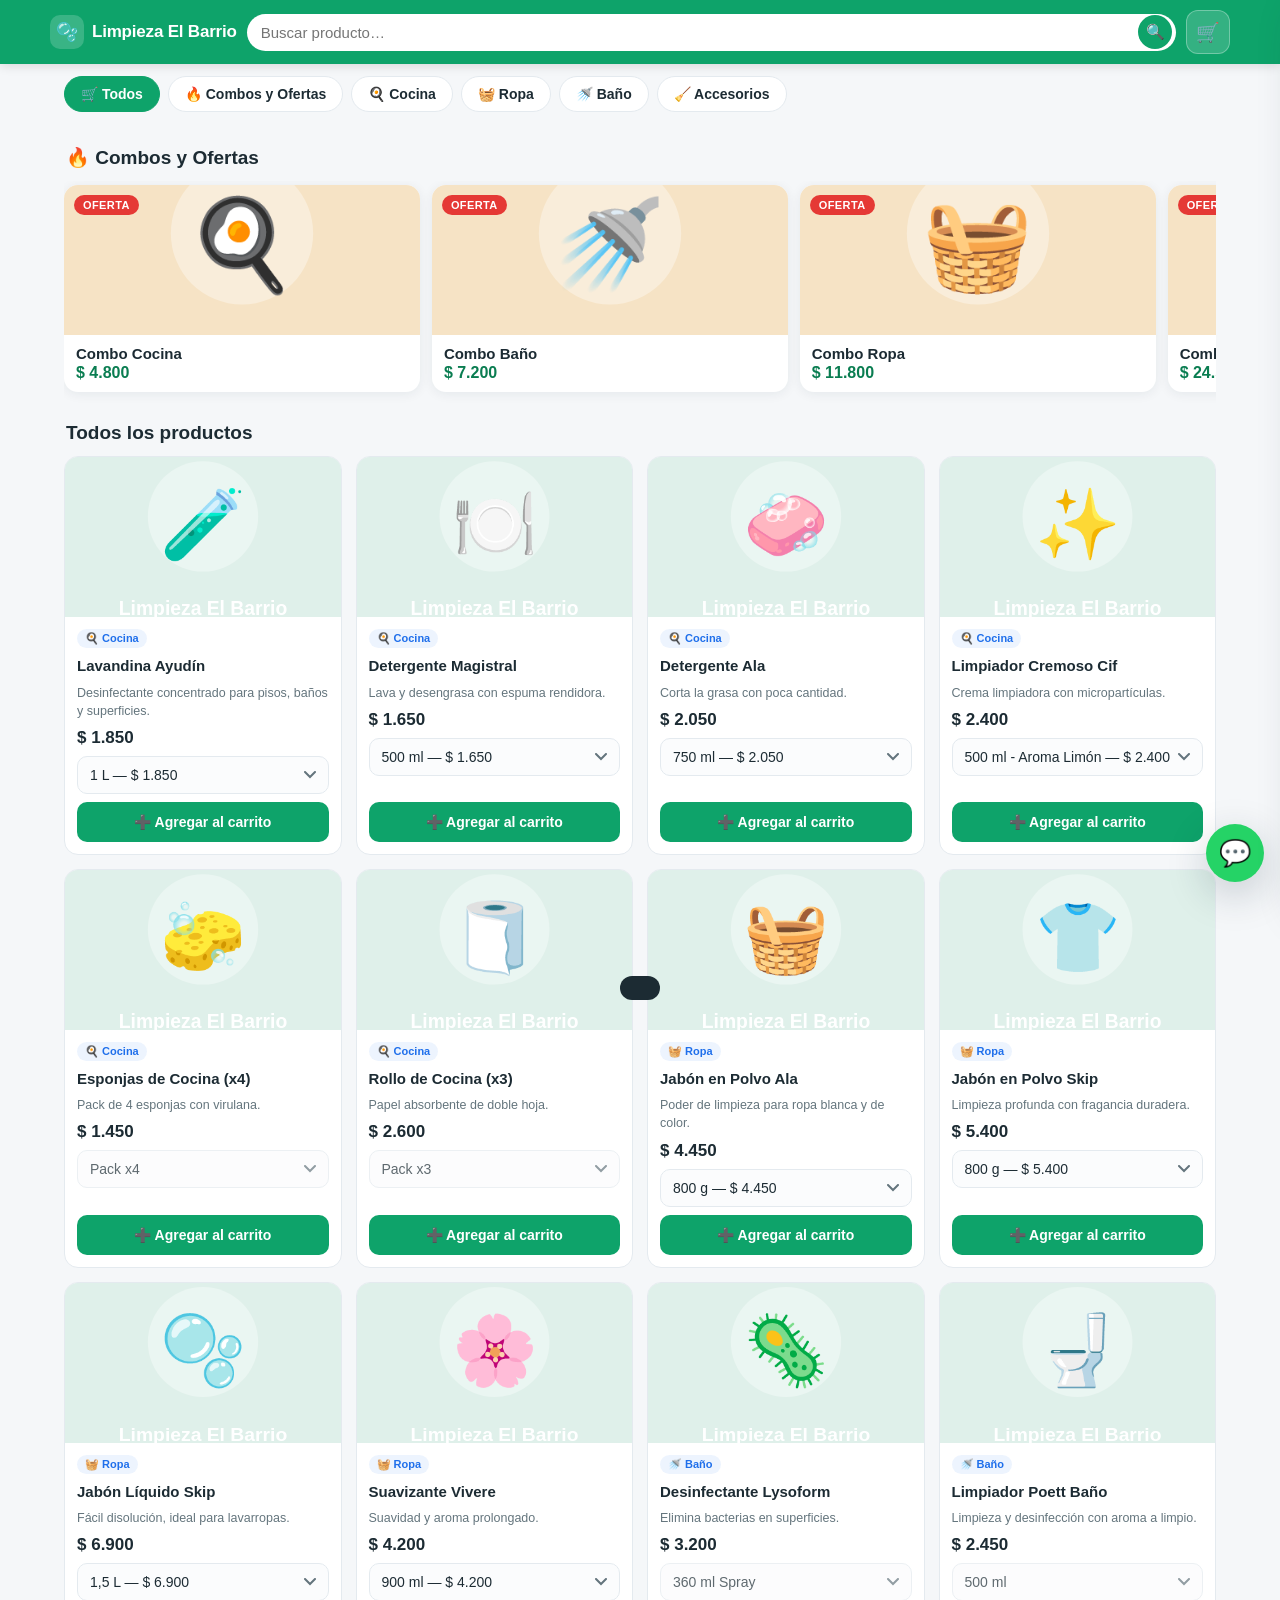
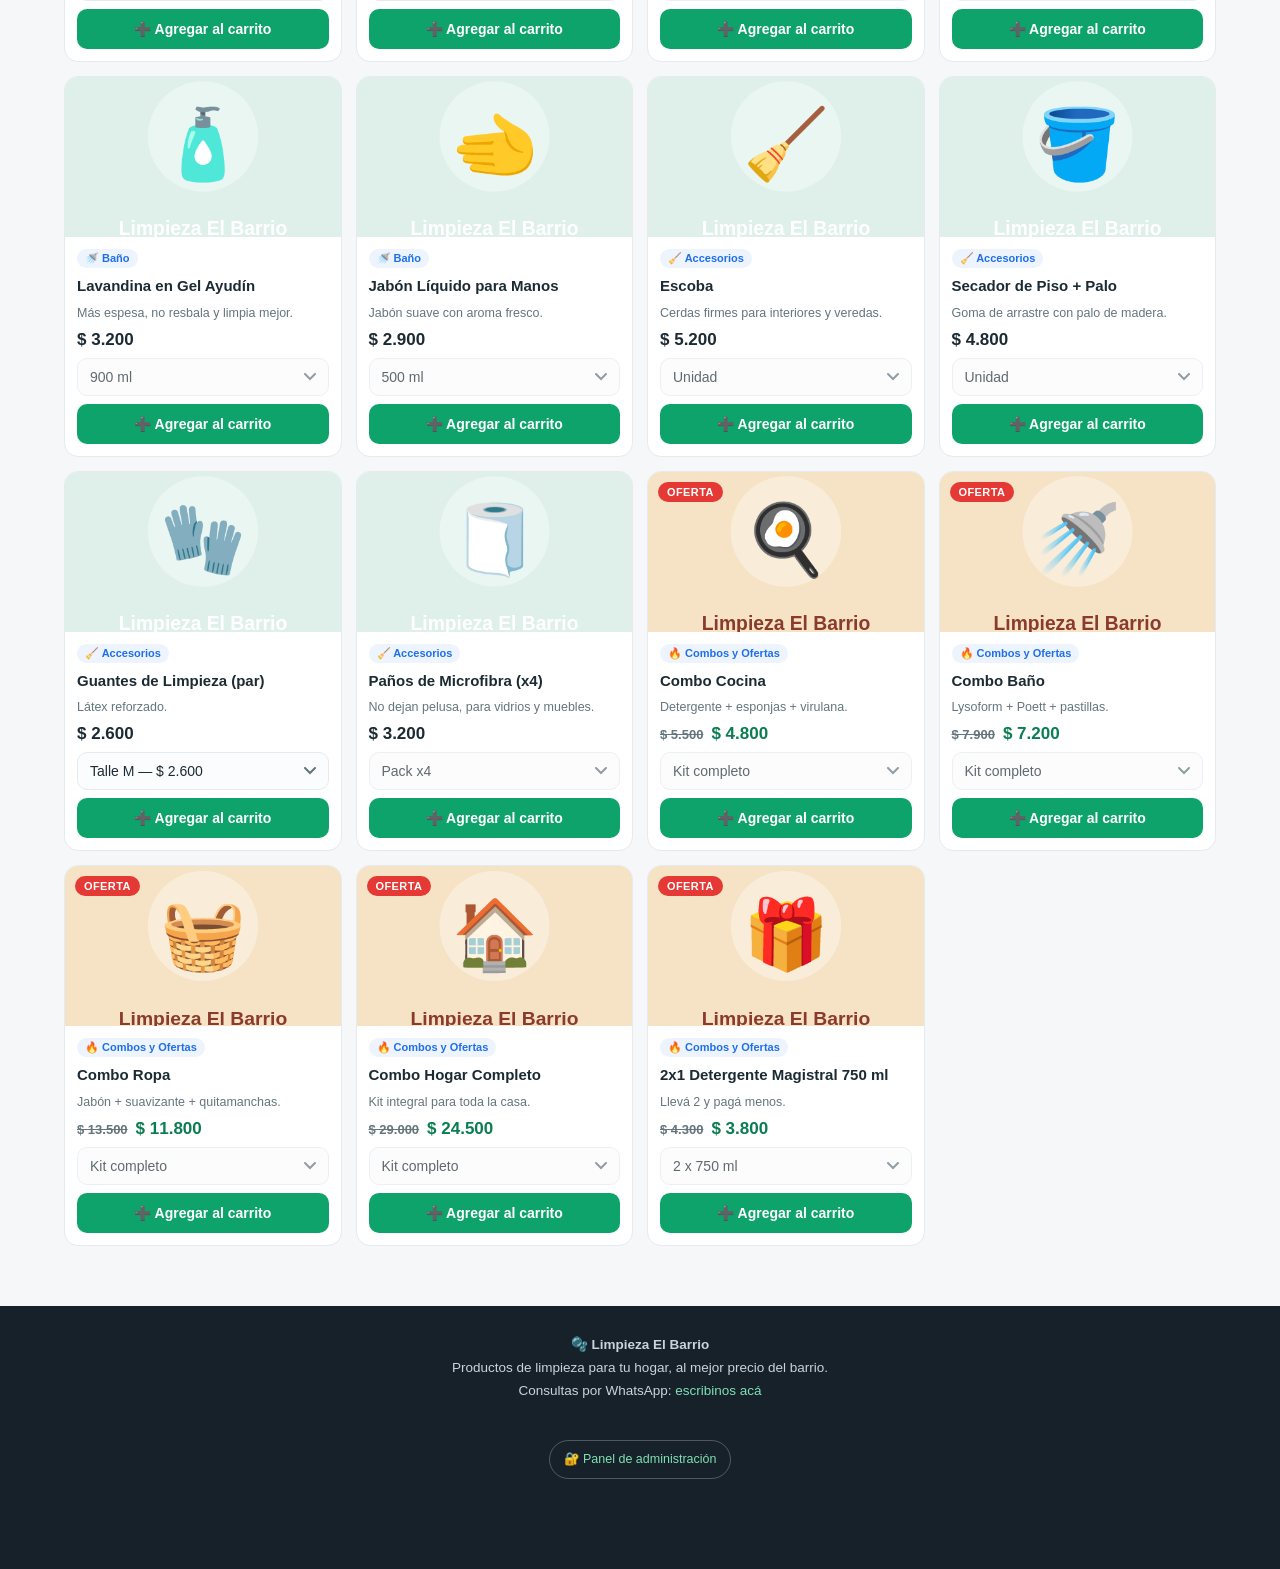
==== limpieza-tienda/limpieza-tienda/backend/src/main/resources/static/index.html @ e96a8376 "Add files via upload" ====
<!DOCTYPE html>
<html lang="es">
<head>
  <meta charset="UTF-8">
  <meta name="viewport" content="width=device-width, initial-scale=1.0">
  <meta name="description" content="Limpieza El Barrio — Armá tu pedido de productos de limpieza y envialo por WhatsApp.">
  <title>Limpieza El Barrio — Productos de limpieza</title>
  <link rel="stylesheet" href="css/styles.css">
  <link rel="icon" href="data:image/svg+xml,<svg xmlns='http://www.w3.org/2000/svg' viewBox='0 0 100 100'><text y='.9em' font-size='90'>🫧</text></svg>">
</head>
<body>

  <!-- ============================= TOPBAR ============================== -->
  <header class="topbar">
    <div class="topbar-row">
      <a class="brand" href="/" aria-label="Ir al inicio">
        <span class="logo">🫧</span>
        <span>Limpieza El Barrio</span>
      </a>
      <div class="search" role="search">
        <input id="searchInput" type="search" placeholder="Buscar producto…"
               autocomplete="off" aria-label="Buscar productos" aria-controls="suggestions">
        <button type="button" aria-label="Buscar">🔍</button>
        <div id="suggestions" class="suggestions" role="listbox"></div>
      </div>
      <button id="cartBtn" class="cart-btn" aria-label="Abrir carrito">
        🛒
        <span id="cartBadge" class="badge" style="display:none">0</span>
      </button>
    </div>
  </header>

  <!-- =========================== CATEGORÍAS ============================ -->
  <nav id="cats" class="cats" aria-label="Categorías"></nav>

  <!-- ============================= BANNER ============================== -->
  <div class="banner-wrap">
    <h2 class="section-title">🔥 Combos y Ofertas</h2>
    <div id="banner" style="display:none">
      <div id="bannerList" class="banner"></div>
    </div>
  </div>

  <!-- ============================ CATÁLOGO ============================= -->
  <main>
    <h2 id="sectionTitle" class="section-title">Todos los productos</h2>
    <div id="productGrid" class="grid"></div>
  </main>

  <!-- ============================== FOOTER ============================= -->
  <footer>
    <strong>🫧 Limpieza El Barrio</strong><br>
    Productos de limpieza para tu hogar, al mejor precio del barrio.<br>
    Consultas por WhatsApp: <a id="footerWhatsapp" href="#" target="_blank" rel="noopener">escribinos acá</a><br><br>
    <a class="admin-link" href="admin.html">🔐 Panel de administración</a>
  </footer>

  <!-- ============================ FABs ================================= -->
  <button id="cartFab" class="fab fab-cart" aria-label="Abrir carrito">
    🛒
    <span id="fabBadge" class="badge" style="display:none">0</span>
  </button>
  <a id="whatsappFab" class="fab fab-whatsapp" href="#" target="_blank" rel="noopener"
     aria-label="Consultar por WhatsApp">💬</a>

  <!-- ========================== CART DRAWER ============================ -->
  <div id="overlay" class="overlay"></div>
  <aside id="cartDrawer" class="drawer" aria-label="Carrito de compras" aria-hidden="true">
    <div class="drawer-head">
      <h2>🛒 Tu pedido</h2>
      <button id="closeDrawer" class="icon-btn" aria-label="Cerrar carrito">✕</button>
    </div>
    <div id="cartItems" class="drawer-body"></div>
    <div class="drawer-foot">
      <div class="total-row">
        <span>Total</span>
        <span id="cartTotal" class="total">$ 0</span>
      </div>
      <button id="goCheckout" class="btn btn-primary">Finalizar pedido →</button>
    </div>
  </aside>

  <!-- ========================= CHECKOUT MODAL ========================== -->
  <div id="checkoutOverlay" class="overlay"></div>
  <div id="checkoutModal" class="modal" role="dialog" aria-modal="true" aria-labelledby="checkoutTitle">
    <div class="modal-card">
      <div class="modal-head">
        <h2 id="checkoutTitle">📋 Confirmá tu pedido</h2>
        <button id="closeCheckout" class="icon-btn" aria-label="Cerrar">✕</button>
      </div>

      <div class="resumen">
        <h4>Resumen del pedido</h4>
        <div id="resumenItems"></div>
        <div class="line grand"><span>Total</span><span id="resumenTotal">$ 0</span></div>
      </div>

      <form id="checkoutForm" novalidate>
        <div class="field">
          <label for="nombre">Nombre completo <span class="req">*</span></label>
          <input id="nombre" type="text" maxlength="120" autocomplete="name" required
                 placeholder="Ej.: María González">
        </div>
        <div class="field">
          <label for="telefono">Teléfono (opcional)</label>
          <input id="telefono" type="tel" maxlength="30" autocomplete="tel" placeholder="261 555 1234">
        </div>

        <div class="field">
          <label>Modalidad de entrega <span class="req">*</span></label>
          <div class="seg">
            <input type="radio" id="retiro" name="modalidad" value="RETIRO_LOCAL" checked>
            <label for="retiro">🏪 Retiro en local</label>
            <input type="radio" id="envio" name="modalidad" value="ENVIO_DOMICILIO">
            <label for="envio">🛵 Envío a domicilio</label>
          </div>
        </div>

        <div id="fieldDireccion" class="field" style="display:none">
          <label for="direccion">Dirección <span class="req">*</span></label>
          <input id="direccion" type="text" maxlength="255" autocomplete="street-address"
                 placeholder="Calle y número">
        </div>

        <div class="field">
          <label for="barrio">Barrio</label>
          <input id="barrio" type="text" maxlength="120" placeholder="Ej.: Centro, Benegas…">
        </div>

        <div class="field">
          <label>Medio de pago <span class="req">*</span></label>
          <div class="seg" style="grid-template-columns:repeat(3,1fr)">
            <input type="radio" id="pagoEfectivo" name="medioPago" value="EFECTIVO" checked>
            <label for="pagoEfectivo">💵 Efectivo</label>
            <input type="radio" id="pagoTransferencia" name="medioPago" value="TRANSFERENCIA">
            <label for="pagoTransferencia">🏦 Transferencia</label>
            <input type="radio" id="pagoMP" name="medioPago" value="MERCADO_PAGO">
            <label for="pagoMP">💳 Mercado Pago</label>
          </div>
        </div>

        <div class="field">
          <label for="notas">Notas (opcional)</label>
          <textarea id="notas" rows="2" maxlength="500" placeholder="Ej.: pedido para retirar mañana a la tarde"></textarea>
        </div>

        <button id="btnEnviar" type="submit" class="btn btn-whatsapp">
          💬 Enviar pedido por WhatsApp
        </button>
      </form>
    </div>
  </div>

  <!-- ============================== TOAST =============================== -->
  <div id="toast" role="status" aria-live="polite"></div>

  <script src="js/api.js"></script>
  <script src="js/demo-data.js"></script>
  <script src="js/app.js"></script>
</body>
</html>
---- limpieza-tienda/limpieza-tienda/backend/src/main/resources/static/css/styles.css ----
/* ============================================================================
   LIMPIEZA EL BARRIO — Estilos de la tienda (mobile-first)
   ========================================================================== */

:root {
  --verde: #0ea36a;
  --verde-osc: #0a7d51;
  --verde-suave: #e7f7f0;
  --azul: #1f6feb;
  --rojo: #e53935;
  --ambar: #f59e0b;
  --ambar-suave: #fdf1dc;
  --bg: #f5f7f9;
  --card: #ffffff;
  --texto: #1c2b33;
  --texto-suave: #64757d;
  --borde: #e4eaef;
  --radio: 14px;
  --sombra: 0 2px 12px rgba(18, 42, 58, .07);
  --sombra-fuerte: 0 12px 40px rgba(18, 42, 58, .22);
}

* { box-sizing: border-box; }

html, body {
  margin: 0;
  padding: 0;
  background: var(--bg);
  color: var(--texto);
  font-family: -apple-system, BlinkMacSystemFont, "Segoe UI", Roboto, "Helvetica Neue", Arial, sans-serif;
  -webkit-font-smoothing: antialiased;
  scroll-behavior: smooth;
}

img { max-width: 100%; display: block; }
button { font-family: inherit; cursor: pointer; }
a { color: inherit; text-decoration: none; }

:focus-visible {
  outline: 3px solid rgba(31, 111, 235, .45);
  outline-offset: 2px;
  border-radius: 6px;
}

/* ============================== TOPBAR =================================== */

.topbar {
  position: sticky;
  top: 0;
  z-index: 50;
  background: var(--verde);
  color: #fff;
  padding: 10px 14px;
  box-shadow: 0 2px 10px rgba(0, 0, 0, .12);
}

.topbar-row {
  display: flex;
  align-items: center;
  gap: 10px;
  max-width: 1180px;
  margin: 0 auto;
}

.brand {
  display: flex;
  align-items: center;
  gap: 8px;
  font-weight: 800;
  font-size: 17px;
  letter-spacing: -.2px;
  white-space: nowrap;
}

.brand .logo {
  width: 34px;
  height: 34px;
  border-radius: 10px;
  background: rgba(255, 255, 255, .18);
  display: grid;
  place-items: center;
  font-size: 18px;
}

.search {
  flex: 1;
  position: relative;
}

.search input {
  width: 100%;
  padding: 10px 40px 10px 14px;
  border: none;
  border-radius: 999px;
  font-size: 15px;
  background: #fff;
  color: var(--texto);
}

.search button {
  position: absolute;
  right: 4px;
  top: 50%;
  transform: translateY(-50%);
  border: none;
  background: var(--verde);
  color: #fff;
  border-radius: 999px;
  width: 34px;
  height: 34px;
  font-size: 15px;
}

/* Sugerencias del buscador */
.suggestions {
  position: absolute;
  top: calc(100% + 6px);
  left: 0;
  right: 0;
  background: #fff;
  border-radius: 12px;
  box-shadow: var(--sombra-fuerte);
  overflow: hidden;
  display: none;
  color: var(--texto);
  max-height: 320px;
  overflow-y: auto;
}

.suggestions.open { display: block; }

.suggestions button {
  position: static;
  transform: none;
  display: flex;
  width: 100%;
  align-items: center;
  gap: 10px;
  background: #fff;
  border: none;
  border-radius: 0;
  padding: 10px 12px;
  text-align: left;
  font-size: 14px;
  border-bottom: 1px solid var(--borde);
}

.suggestions button:hover, .suggestions button:focus { background: var(--verde-suave); }
.suggestions img { width: 34px; height: 34px; border-radius: 8px; object-fit: cover; }
.suggestions .s-name { font-weight: 600; }
.suggestions .s-price { margin-left: auto; color: var(--verde-osc); font-weight: 700; }

.cart-btn {
  position: relative;
  background: rgba(255, 255, 255, .16);
  border: 1px solid rgba(255, 255, 255, .3);
  color: #fff;
  width: 44px;
  height: 44px;
  border-radius: 12px;
  font-size: 19px;
}

.cart-btn .badge {
  position: absolute;
  top: -6px;
  right: -6px;
  background: var(--ambar);
  color: #5b3b00;
  font-size: 11px;
  font-weight: 800;
  min-width: 20px;
  height: 20px;
  border-radius: 10px;
  display: grid;
  place-items: center;
  padding: 0 5px;
}

/* ============================ CATEGORÍAS ================================= */

.cats {
  display: flex;
  gap: 8px;
  overflow-x: auto;
  padding: 12px 14px;
  max-width: 1180px;
  margin: 0 auto;
  scrollbar-width: none;
}

.cats::-webkit-scrollbar { display: none; }

.cat-chip {
  flex: 0 0 auto;
  background: #fff;
  border: 1px solid var(--borde);
  border-radius: 999px;
  padding: 9px 16px;
  font-size: 14px;
  font-weight: 600;
  color: var(--texto);
  transition: all .15s ease;
}

.cat-chip:hover { border-color: var(--verde); color: var(--verde-osc); }

.cat-chip.active {
  background: var(--verde);
  border-color: var(--verde);
  color: #fff;
}

/* ============================== BANNER =================================== */

.banner-wrap { max-width: 1180px; margin: 0 auto; padding: 4px 14px 0; }

.banner {
  display: flex;
  gap: 12px;
  overflow-x: auto;
  padding: 4px 2px 12px;
  scroll-snap-type: x mandatory;
  scrollbar-width: none;
}

.banner::-webkit-scrollbar { display: none; }

.banner-card {
  flex: 0 0 78%;
  max-width: 360px;
  scroll-snap-align: start;
  position: relative;
  border-radius: var(--radio);
  overflow: hidden;
  box-shadow: var(--sombra);
  background: #fff;
  cursor: pointer;
}

@media (min-width: 640px) { .banner-card { flex-basis: 46%; } }
@media (min-width: 980px) { .banner-card { flex-basis: 31%; } }

.banner-card img { width: 100%; height: 150px; object-fit: cover; }
.banner-card .b-body { padding: 10px 12px; }
.banner-card .b-title { font-weight: 700; font-size: 15px; }
.banner-card .b-price { color: var(--verde-osc); font-weight: 800; margin-top: 2px; }

.tag-oferta {
  position: absolute;
  top: 10px;
  left: 10px;
  background: var(--rojo);
  color: #fff;
  font-size: 11px;
  font-weight: 800;
  padding: 4px 9px;
  border-radius: 999px;
  letter-spacing: .4px;
}

/* ============================== GRID ===================================== */

main { max-width: 1180px; margin: 0 auto; padding: 0 14px 120px; }

.section-title {
  font-size: 19px;
  font-weight: 800;
  margin: 18px 2px 12px;
  display: flex;
  align-items: center;
  gap: 8px;
}

.grid {
  display: grid;
  grid-template-columns: repeat(auto-fill, minmax(235px, 1fr));
  gap: 14px;
}

.card {
  background: var(--card);
  border-radius: var(--radio);
  border: 1px solid var(--borde);
  overflow: hidden;
  display: flex;
  flex-direction: column;
  transition: transform .15s ease, box-shadow .15s ease;
}

.card:hover { transform: translateY(-2px); box-shadow: var(--sombra); }

.card .img-wrap { position: relative; }
.card img.prod { width: 100%; height: 160px; object-fit: cover; background: #eef2f5; }

.card .body { padding: 12px; display: flex; flex-direction: column; gap: 8px; flex: 1; }

.card .cat {
  font-size: 11px;
  font-weight: 700;
  color: var(--azul);
  background: rgba(31, 111, 235, .08);
  padding: 3px 8px;
  border-radius: 999px;
  align-self: flex-start;
}

.card h3 { margin: 0; font-size: 15px; line-height: 1.3; }
.card .desc { margin: 0; font-size: 12.5px; color: var(--texto-suave); line-height: 1.45; }

.price-row { display: flex; align-items: baseline; gap: 8px; flex-wrap: wrap; }
.price { font-weight: 800; font-size: 17px; color: var(--texto); }
.price.old { font-size: 13px; color: var(--texto-suave); text-decoration: line-through; font-weight: 600; }
.price.oferta { color: var(--verde-osc); }

.oferta-pill {
  font-size: 10.5px;
  font-weight: 800;
  color: #b42318;
  background: #fdecea;
  padding: 2px 7px;
  border-radius: 999px;
}

.select-wrap select {
  width: 100%;
  padding: 10px 12px;
  border-radius: 10px;
  border: 1px solid var(--borde);
  background: #fbfcfd;
  font-size: 14px;
  color: var(--texto);
  appearance: none;
  background-image: url("data:image/svg+xml;utf8,<svg xmlns='http://www.w3.org/2000/svg' width='12' height='8'><path d='M1 1l5 5 5-5' stroke='%2364757d' stroke-width='2' fill='none' stroke-linecap='round'/></svg>");
  background-repeat: no-repeat;
  background-position: right 12px center;
}

.add-btn {
  margin-top: auto;
  background: var(--verde);
  color: #fff;
  border: none;
  border-radius: 10px;
  padding: 12px;
  font-size: 14px;
  font-weight: 700;
  transition: background .15s ease;
}

.add-btn:hover { background: var(--verde-osc); }
.add-btn:disabled { background: #b9c6ce; cursor: not-allowed; }

.empty-state {
  grid-column: 1 / -1;
  text-align: center;
  color: var(--texto-suave);
  padding: 40px 10px;
  font-size: 15px;
}

.empty-state .big { font-size: 40px; }

/* ============================== FABs ===================================== */

.fab {
  position: fixed;
  bottom: 18px;
  right: 16px;
  z-index: 70;
  width: 58px;
  height: 58px;
  border-radius: 50%;
  border: none;
  display: grid;
  place-items: center;
  font-size: 26px;
  box-shadow: var(--sombra-fuerte);
  color: #fff;
  transition: transform .15s ease;
}

.fab:active { transform: scale(.94); }
.fab-whatsapp { background: #25d366; bottom: 18px; right: 16px; }
.fab-cart { background: var(--azul); bottom: 86px; right: 16px; }

.fab-cart .badge {
  position: absolute;
  top: -4px;
  right: -4px;
  background: var(--rojo);
  color: #fff;
  font-size: 12px;
  font-weight: 800;
  min-width: 22px;
  height: 22px;
  border-radius: 12px;
  display: grid;
  place-items: center;
  padding: 0 5px;
}

/* ============================== CART DRAWER ============================== */

.overlay {
  position: fixed;
  inset: 0;
  background: rgba(10, 22, 30, .45);
  z-index: 80;
  opacity: 0;
  pointer-events: none;
  transition: opacity .2s ease;
}

.overlay.open { opacity: 1; pointer-events: auto; }

.drawer {
  position: fixed;
  top: 0;
  right: 0;
  bottom: 0;
  width: 100%;
  max-width: 420px;
  background: #fff;
  z-index: 90;
  transform: translateX(105%);
  transition: transform .25s ease;
  display: flex;
  flex-direction: column;
  box-shadow: var(--sombra-fuerte);
}

.drawer.open { transform: translateX(0); }

.drawer-head {
  padding: 16px;
  display: flex;
  align-items: center;
  justify-content: space-between;
  border-bottom: 1px solid var(--borde);
}

.drawer-head h2 { margin: 0; font-size: 17px; }
.icon-btn { background: none; border: none; font-size: 22px; color: var(--texto-suave); }

.drawer-body { flex: 1; overflow-y: auto; padding: 12px 16px; }

.cart-item {
  display: flex;
  gap: 12px;
  padding: 12px 0;
  border-bottom: 1px solid var(--borde);
}

.cart-item img { width: 56px; height: 56px; border-radius: 10px; object-fit: cover; }
.cart-item .ci-info { flex: 1; min-width: 0; }
.cart-item .ci-name { font-weight: 700; font-size: 14px; }
.cart-item .ci-var { font-size: 12px; color: var(--texto-suave); }
.cart-item .ci-price { font-weight: 700; color: var(--verde-osc); font-size: 14px; }

.qty { display: inline-flex; align-items: center; gap: 8px; margin-top: 6px; }
.qty button {
  width: 26px; height: 26px; border-radius: 8px;
  border: 1px solid var(--borde); background: #fff; font-size: 16px; line-height: 1;
}
.qty span { min-width: 22px; text-align: center; font-weight: 700; }

.ci-remove { background: none; border: none; color: var(--rojo); font-size: 16px; }

.drawer-foot { padding: 14px 16px; border-top: 1px solid var(--borde); }

.total-row {
  display: flex;
  justify-content: space-between;
  align-items: center;
  font-size: 16px;
  font-weight: 800;
  margin-bottom: 12px;
}

.total-row .total { color: var(--verde-osc); font-size: 20px; }

.btn {
  display: block;
  width: 100%;
  border: none;
  border-radius: 12px;
  padding: 14px;
  font-size: 15px;
  font-weight: 700;
  text-align: center;
  transition: background .15s ease;
}

.btn-primary { background: var(--verde); color: #fff; }
.btn-primary:hover { background: var(--verde-osc); }
.btn-outline { background: #fff; color: var(--verde-osc); border: 1.5px solid var(--verde); }

/* ============================== MODAL ==================================== */

.modal {
  position: fixed;
  inset: 0;
  z-index: 100;
  display: none;
  align-items: flex-end;
  justify-content: center;
}

@media (min-width: 640px) { .modal { align-items: center; } }

.modal.open { display: flex; }

.modal-card {
  background: #fff;
  width: 100%;
  max-width: 560px;
  max-height: 92vh;
  overflow-y: auto;
  border-radius: 18px 18px 0 0;
  padding: 20px 18px;
}

@media (min-width: 640px) { .modal-card { border-radius: 18px; } }

.modal-head { display: flex; justify-content: space-between; align-items: center; margin-bottom: 8px; }
.modal-head h2 { margin: 0; font-size: 19px; }

.field { margin-bottom: 14px; }
.field label { display: block; font-size: 13px; font-weight: 700; margin-bottom: 6px; color: var(--texto); }
.field label .req { color: var(--rojo); }
.field input, .field select, .field textarea {
  width: 100%;
  padding: 12px;
  border-radius: 10px;
  border: 1px solid var(--borde);
  font-size: 15px;
  font-family: inherit;
  background: #fbfcfd;
  color: var(--texto);
}

.field input:focus, .field select:focus, .field textarea:focus {
  border-color: var(--verde);
  outline: none;
}

.seg { display: grid; grid-template-columns: 1fr 1fr; gap: 8px; }
.seg input { position: absolute; opacity: 0; pointer-events: none; }
.seg label {
  display: block;
  text-align: center;
  padding: 11px 6px;
  border-radius: 10px;
  border: 1px solid var(--borde);
  font-size: 13.5px;
  font-weight: 600;
  cursor: pointer;
  background: #fbfcfd;
}
.seg input:checked + label {
  background: var(--verde-suave);
  border-color: var(--verde);
  color: var(--verde-osc);
  font-weight: 800;
}

.resumen {
  background: var(--bg);
  border-radius: 12px;
  padding: 12px 14px;
  margin-bottom: 14px;
}

.resumen h4 { margin: 0 0 8px; font-size: 13px; text-transform: uppercase; letter-spacing: .5px; color: var(--texto-suave); }
.resumen .line { display: flex; justify-content: space-between; font-size: 13.5px; padding: 3px 0; }
.resumen .line.grand { font-weight: 800; font-size: 16px; border-top: 1px dashed var(--borde); margin-top: 6px; padding-top: 8px; }
.resumen .line.grand span:last-child { color: var(--verde-osc); }

.btn-whatsapp {
  background: #25d366;
  color: #fff;
  display: flex;
  align-items: center;
  justify-content: center;
  gap: 8px;
  font-size: 16px;
}

.btn-whatsapp:hover { background: #1fb957; }

/* ============================== TOAST ==================================== */

#toast {
  position: fixed;
  bottom: 20px;
  left: 50%;
  transform: translateX(-50%) translateY(120px);
  background: #1c2b33;
  color: #fff;
  padding: 12px 20px;
  border-radius: 12px;
  font-size: 14px;
  font-weight: 600;
  z-index: 200;
  transition: transform .25s ease;
  max-width: 90vw;
  text-align: center;
}

#toast.show { transform: translateX(-50%) translateY(0); }

/* ============================== FOOTER =================================== */

footer {
  background: #16212a;
  color: #c9d4da;
  padding: 28px 16px 90px;
  font-size: 13.5px;
  line-height: 1.7;
  text-align: center;
}

footer a { color: #7fe0b3; }

footer .admin-link {
  display: inline-block;
  margin-top: 14px;
  padding: 8px 14px;
  border: 1px solid rgba(255, 255, 255, .25);
  border-radius: 999px;
  font-size: 12.5px;
}

/* ============================ RESPONSIVE ================================= */

@media (min-width: 640px) {
  .fab-cart { display: none; } /* en desktop se usa el botón del header */
  main { padding-bottom: 60px; }
}
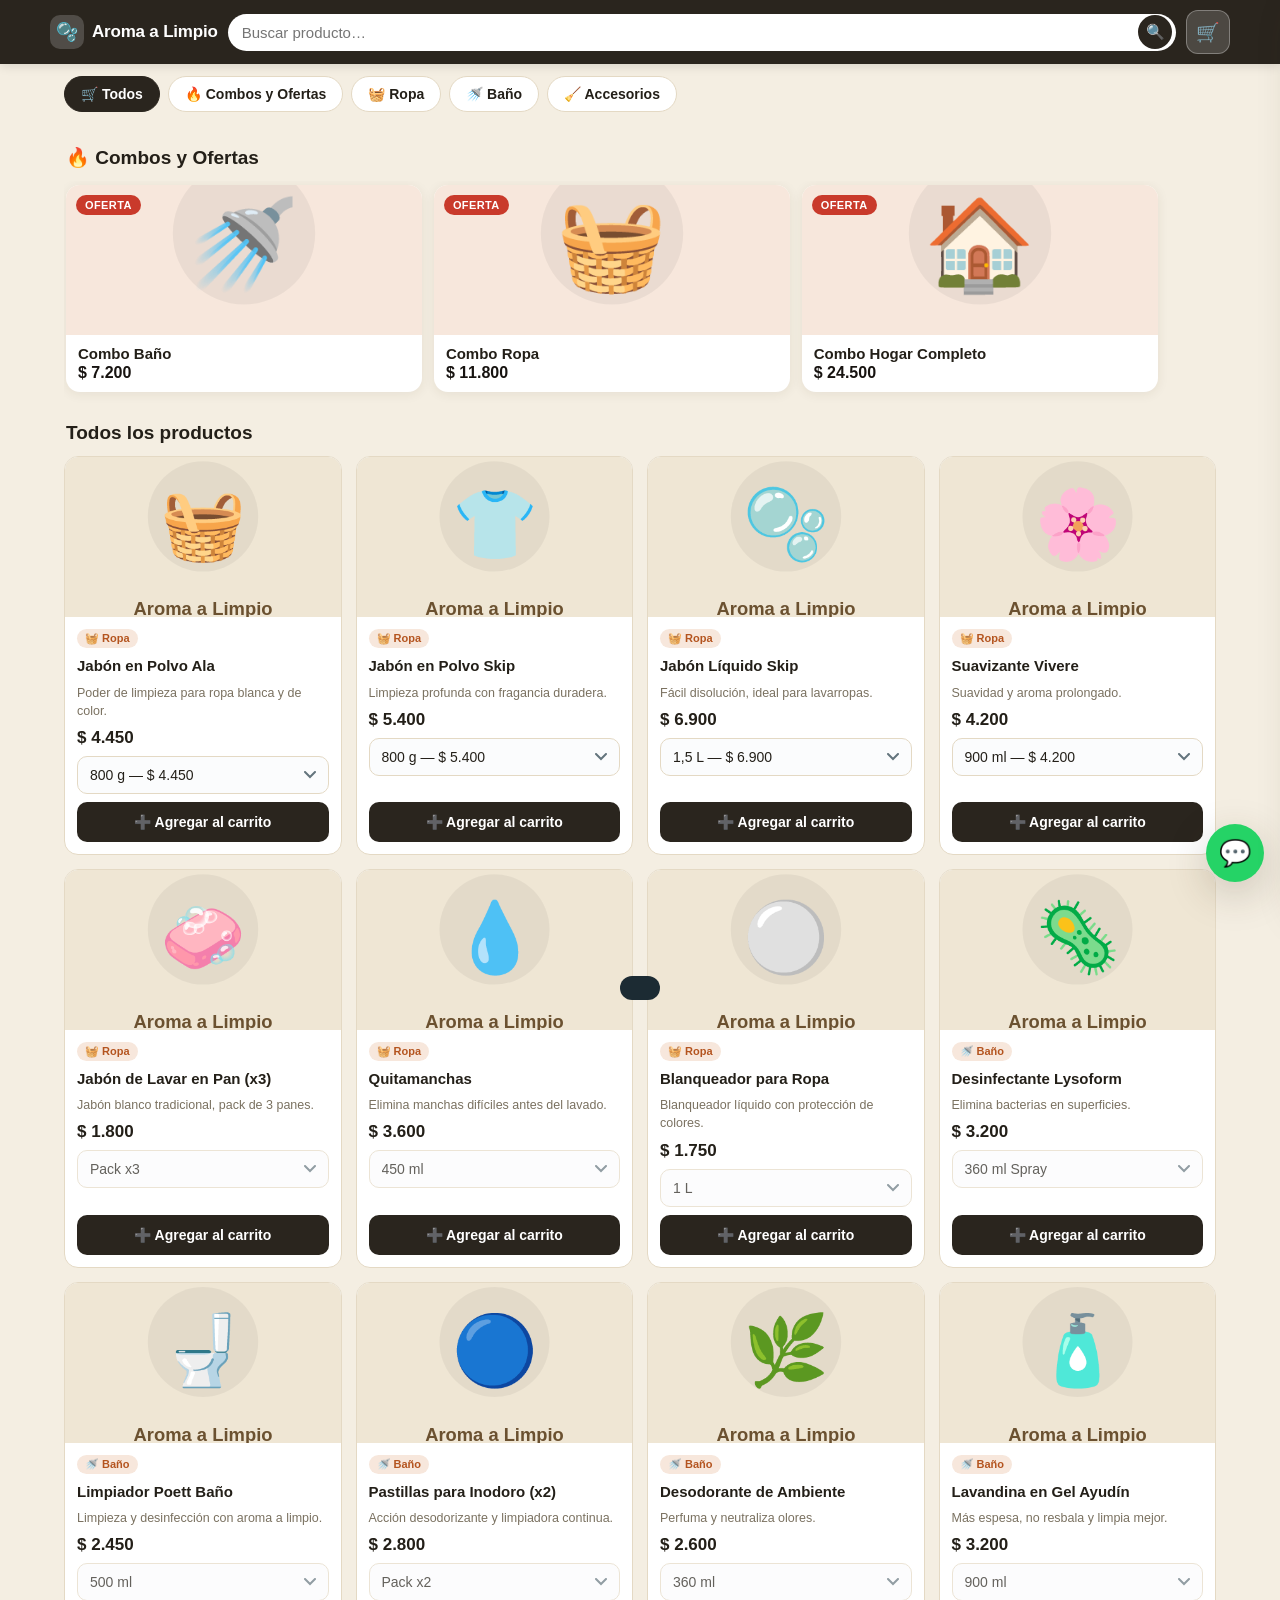
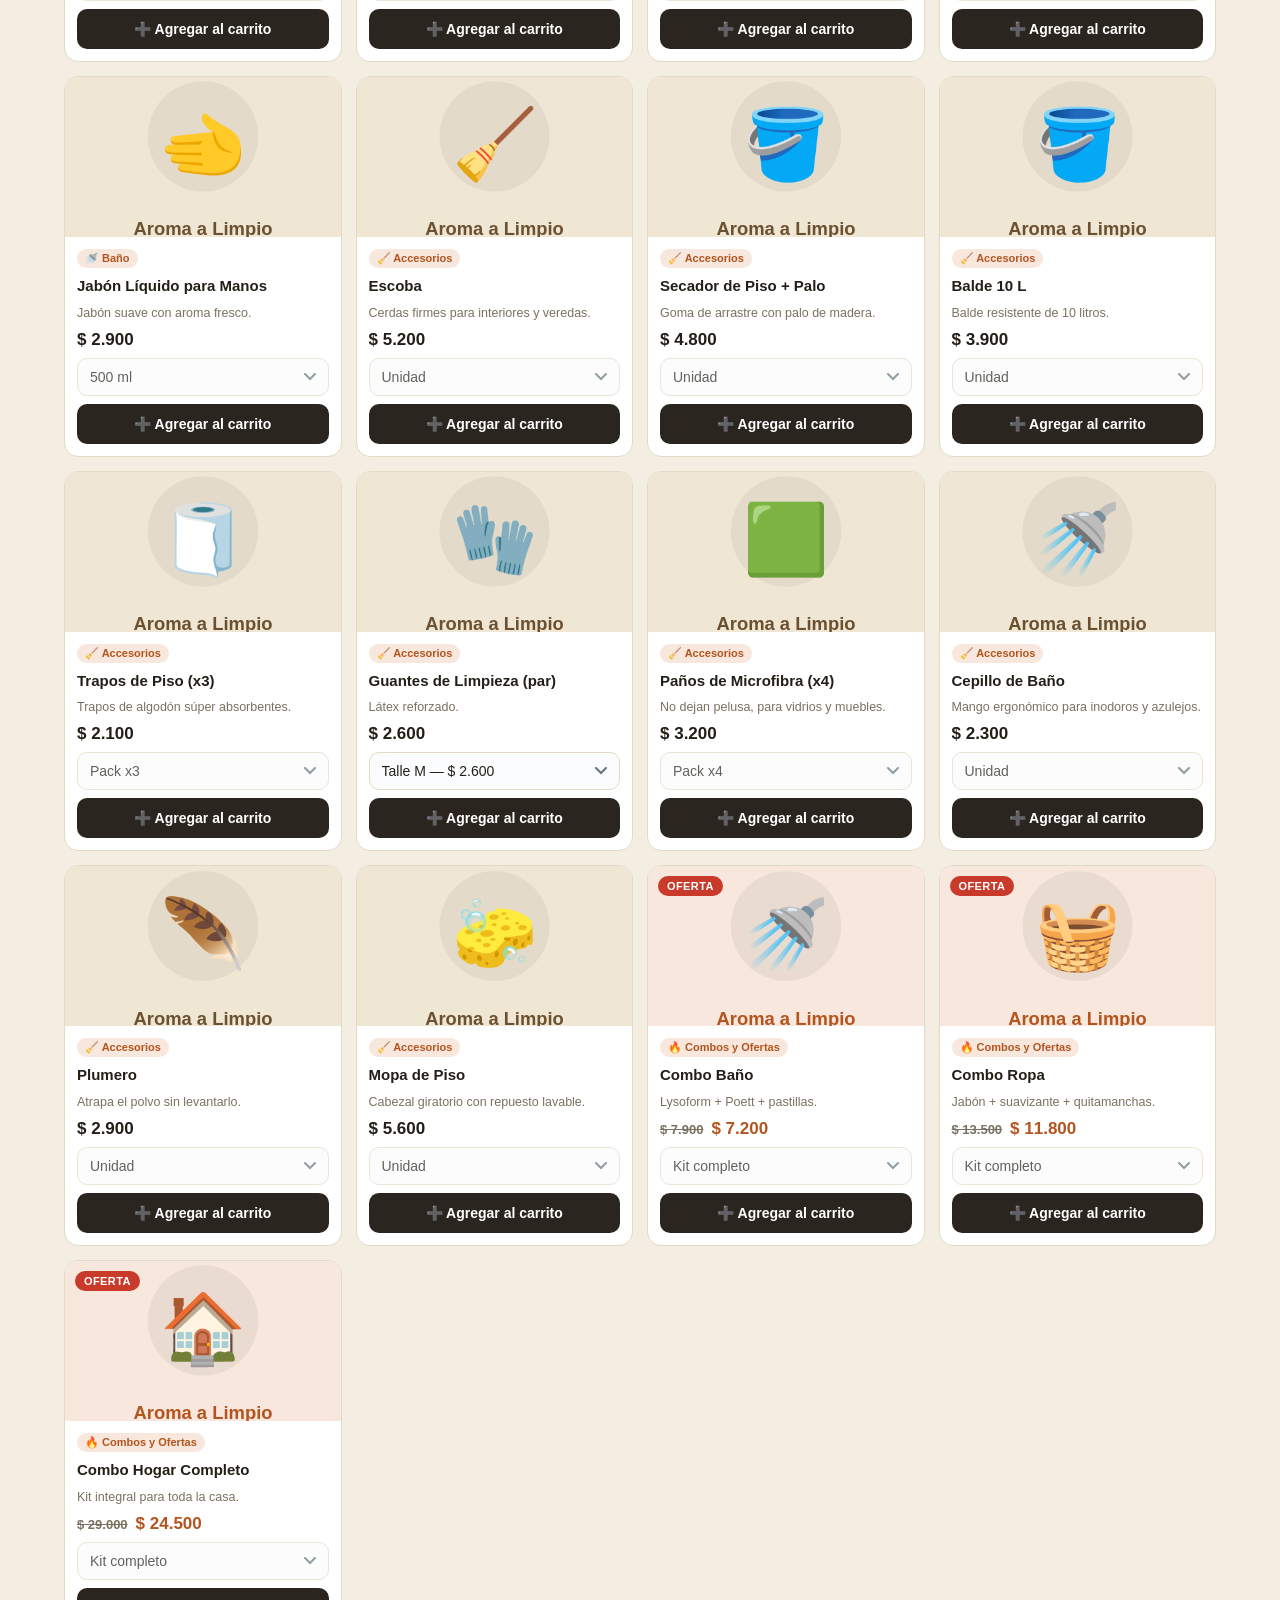
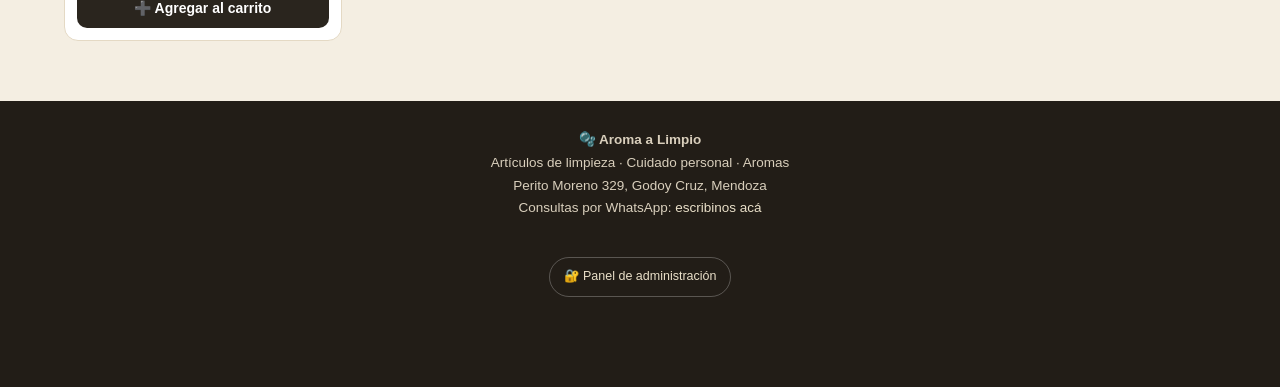
==== commit e14332e9: "Add files via upload" ====
--- a/limpieza-tienda/limpieza-tienda/backend/src/main/resources/static/index.html
+++ b/limpieza-tienda/limpieza-tienda/backend/src/main/resources/static/index.html
@@ -3,8 +3,8 @@
 <head>
   <meta charset="UTF-8">
   <meta name="viewport" content="width=device-width, initial-scale=1.0">
-  <meta name="description" content="Limpieza El Barrio — Armá tu pedido de productos de limpieza y envialo por WhatsApp.">
-  <title>Limpieza El Barrio — Productos de limpieza</title>
+  <meta name="description" content="Aroma a Limpio — Artículos de limpieza, cuidado personal y aromas. Armá tu pedido y envialo por WhatsApp.">
+  <title>Aroma a Limpio — Artículos de limpieza</title>
   <link rel="stylesheet" href="css/styles.css">
   <link rel="icon" href="data:image/svg+xml,<svg xmlns='http://www.w3.org/2000/svg' viewBox='0 0 100 100'><text y='.9em' font-size='90'>🫧</text></svg>">
 </head>
@@ -15,7 +15,7 @@
     <div class="topbar-row">
       <a class="brand" href="/" aria-label="Ir al inicio">
         <span class="logo">🫧</span>
-        <span>Limpieza El Barrio</span>
+        <span>Aroma a Limpio</span>
       </a>
       <div class="search" role="search">
         <input id="searchInput" type="search" placeholder="Buscar producto…"
@@ -49,8 +49,9 @@
 
   <!-- ============================== FOOTER ============================= -->
   <footer>
-    <strong>🫧 Limpieza El Barrio</strong><br>
-    Productos de limpieza para tu hogar, al mejor precio del barrio.<br>
+    <strong>🫧 Aroma a Limpio</strong><br>
+    Artículos de limpieza · Cuidado personal · Aromas<br>
+    Perito Moreno 329, Godoy Cruz, Mendoza<br>
     Consultas por WhatsApp: <a id="footerWhatsapp" href="#" target="_blank" rel="noopener">escribinos acá</a><br><br>
     <a class="admin-link" href="admin.html">🔐 Panel de administración</a>
   </footer>
--- a/limpieza-tienda/limpieza-tienda/backend/src/main/resources/static/css/styles.css
+++ b/limpieza-tienda/limpieza-tienda/backend/src/main/resources/static/css/styles.css
@@ -1,23 +1,26 @@
 /* ============================================================================
-   LIMPIEZA EL BARRIO — Estilos de la tienda (mobile-first)
+   AROMA A LIMPIO — Estilos de la tienda (mobile-first)
    ========================================================================== */
 
 :root {
-  --verde: #0ea36a;
-  --verde-osc: #0a7d51;
-  --verde-suave: #e7f7f0;
+  /* Paleta de marca "Aroma a Limpio" (beige/crema + negro cálido + terracota) */
+  --verde: #2a251e;            /* negro cálido (logo) — header, botones, chips */
+  --verde-osc: #171310;
+  --verde-suave: #efe6d4;      /* crema — fondos suaves */
+  --acento: #b4541f;           /* terracota — ofertas y precios destacados */
+  --acento-suave: #f7e7dc;
   --azul: #1f6feb;
-  --rojo: #e53935;
-  --ambar: #f59e0b;
-  --ambar-suave: #fdf1dc;
-  --bg: #f5f7f9;
+  --rojo: #c93a2b;
+  --ambar: #d98a2b;
+  --ambar-suave: #f7e7dc;
+  --bg: #f4eee2;               /* crema — fondo de página */
   --card: #ffffff;
-  --texto: #1c2b33;
-  --texto-suave: #64757d;
-  --borde: #e4eaef;
+  --texto: #231f18;            /* negro cálido */
+  --texto-suave: #7a7160;
+  --borde: #e4d9c4;            /* arena */
   --radio: 14px;
-  --sombra: 0 2px 12px rgba(18, 42, 58, .07);
-  --sombra-fuerte: 0 12px 40px rgba(18, 42, 58, .22);
+  --sombra: 0 2px 12px rgba(60, 46, 25, .08);
+  --sombra-fuerte: 0 12px 40px rgba(60, 46, 25, .22);
 }
 
 * { box-sizing: border-box; }
@@ -148,7 +151,7 @@
 .suggestions button:hover, .suggestions button:focus { background: var(--verde-suave); }
 .suggestions img { width: 34px; height: 34px; border-radius: 8px; object-fit: cover; }
 .suggestions .s-name { font-weight: 600; }
-.suggestions .s-price { margin-left: auto; color: var(--verde-osc); font-weight: 700; }
+.suggestions .s-price { margin-left: auto; color: var(--acento); font-weight: 700; }
 
 .cart-btn {
   position: relative;
@@ -298,8 +301,8 @@
 .card .cat {
   font-size: 11px;
   font-weight: 700;
-  color: var(--azul);
-  background: rgba(31, 111, 235, .08);
+  color: var(--acento);
+  background: var(--acento-suave);
   padding: 3px 8px;
   border-radius: 999px;
   align-self: flex-start;
@@ -311,13 +314,13 @@
 .price-row { display: flex; align-items: baseline; gap: 8px; flex-wrap: wrap; }
 .price { font-weight: 800; font-size: 17px; color: var(--texto); }
 .price.old { font-size: 13px; color: var(--texto-suave); text-decoration: line-through; font-weight: 600; }
-.price.oferta { color: var(--verde-osc); }
+.price.oferta { color: var(--acento); }
 
 .oferta-pill {
   font-size: 10.5px;
   font-weight: 800;
-  color: #b42318;
-  background: #fdecea;
+  color: #9c4518;
+  background: var(--acento-suave);
   padding: 2px 7px;
   border-radius: 999px;
 }
@@ -382,7 +385,7 @@
 
 .fab:active { transform: scale(.94); }
 .fab-whatsapp { background: #25d366; bottom: 18px; right: 16px; }
-.fab-cart { background: var(--azul); bottom: 86px; right: 16px; }
+.fab-cart { background: var(--verde); bottom: 86px; right: 16px; }
 
 .fab-cart .badge {
   position: absolute;
@@ -456,7 +459,7 @@
 .cart-item .ci-info { flex: 1; min-width: 0; }
 .cart-item .ci-name { font-weight: 700; font-size: 14px; }
 .cart-item .ci-var { font-size: 12px; color: var(--texto-suave); }
-.cart-item .ci-price { font-weight: 700; color: var(--verde-osc); font-size: 14px; }
+.cart-item .ci-price { font-weight: 700; color: var(--acento); font-size: 14px; }
 
 .qty { display: inline-flex; align-items: center; gap: 8px; margin-top: 6px; }
 .qty button {
@@ -478,7 +481,7 @@
   margin-bottom: 12px;
 }
 
-.total-row .total { color: var(--verde-osc); font-size: 20px; }
+.total-row .total { color: var(--acento); font-size: 20px; }
 
 .btn {
   display: block;
@@ -575,7 +578,7 @@
 .resumen h4 { margin: 0 0 8px; font-size: 13px; text-transform: uppercase; letter-spacing: .5px; color: var(--texto-suave); }
 .resumen .line { display: flex; justify-content: space-between; font-size: 13.5px; padding: 3px 0; }
 .resumen .line.grand { font-weight: 800; font-size: 16px; border-top: 1px dashed var(--borde); margin-top: 6px; padding-top: 8px; }
-.resumen .line.grand span:last-child { color: var(--verde-osc); }
+.resumen .line.grand span:last-child { color: var(--acento); }
 
 .btn-whatsapp {
   background: #25d366;
@@ -613,15 +616,15 @@
 /* ============================== FOOTER =================================== */
 
 footer {
-  background: #16212a;
-  color: #c9d4da;
+  background: #221d17;
+  color: #d9cfbc;
   padding: 28px 16px 90px;
   font-size: 13.5px;
   line-height: 1.7;
   text-align: center;
 }
 
-footer a { color: #7fe0b3; }
+footer a { color: #e9dfc8; }
 
 footer .admin-link {
   display: inline-block;
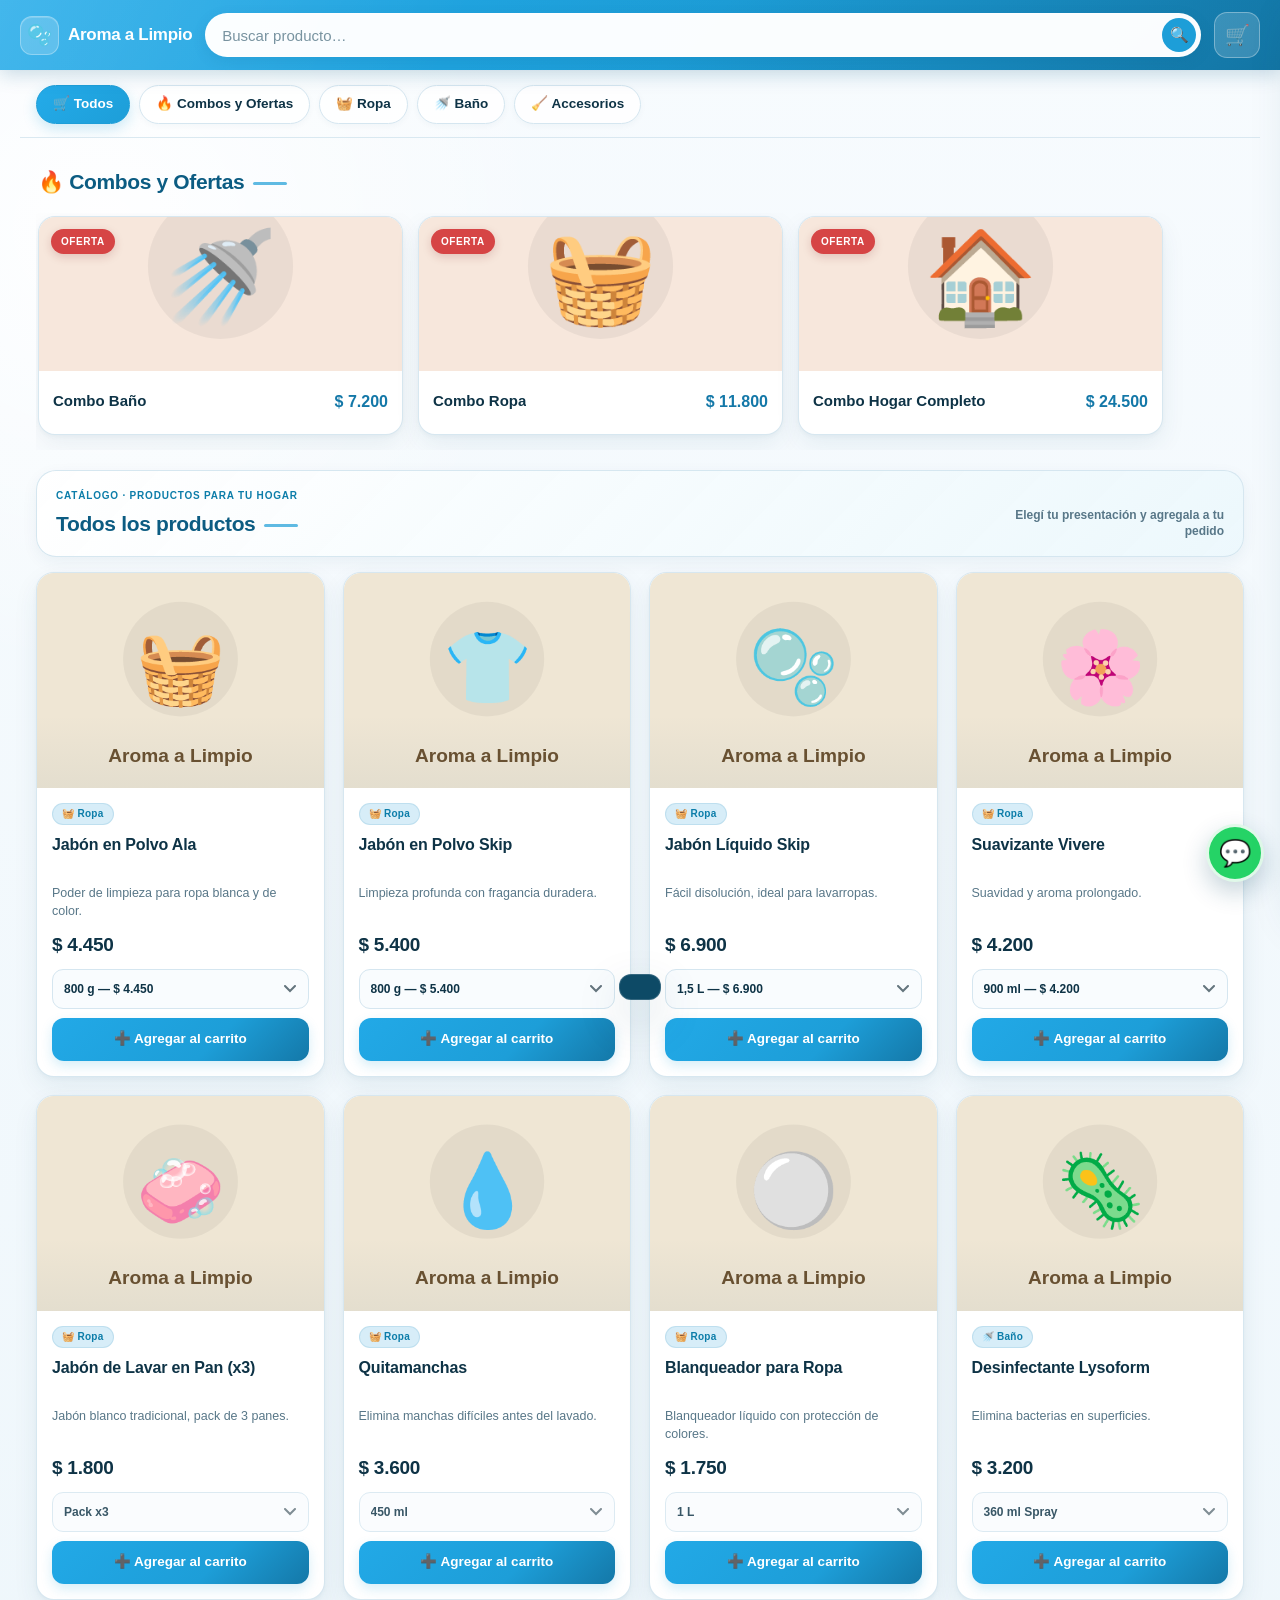
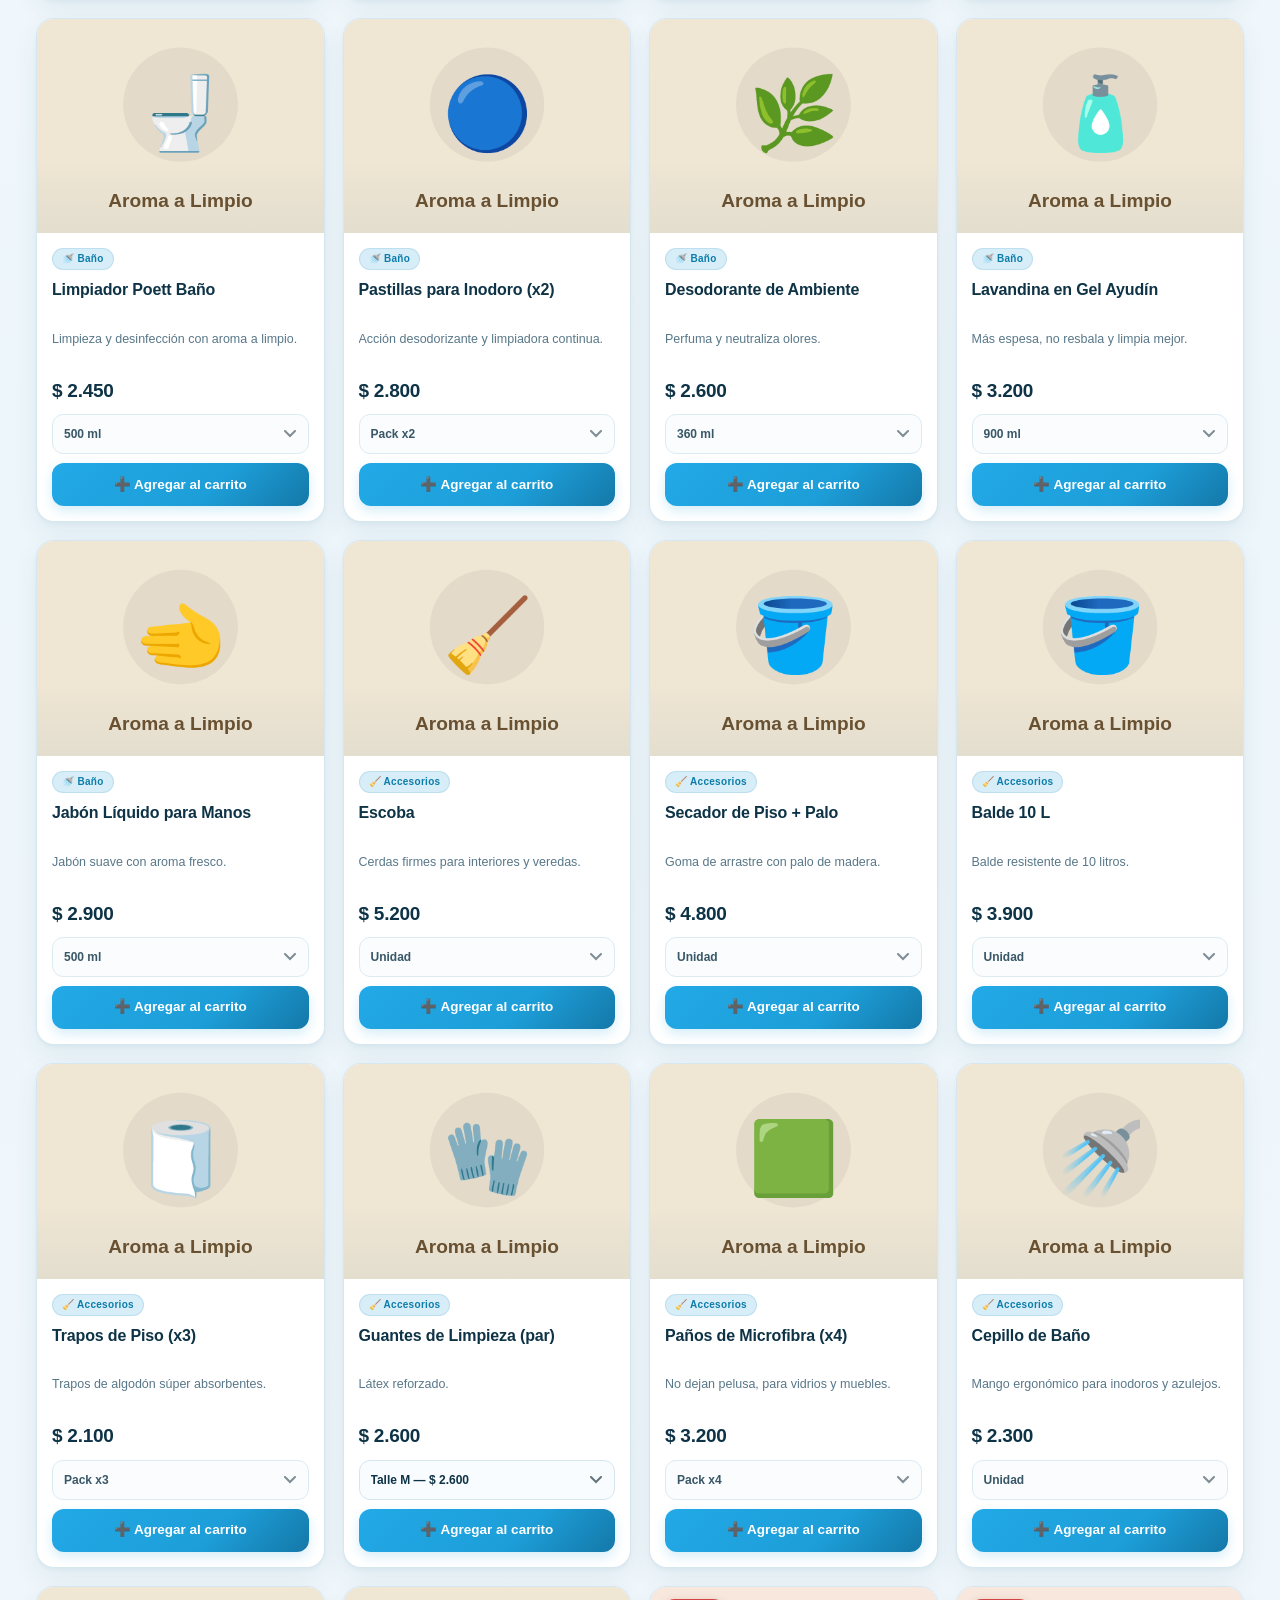
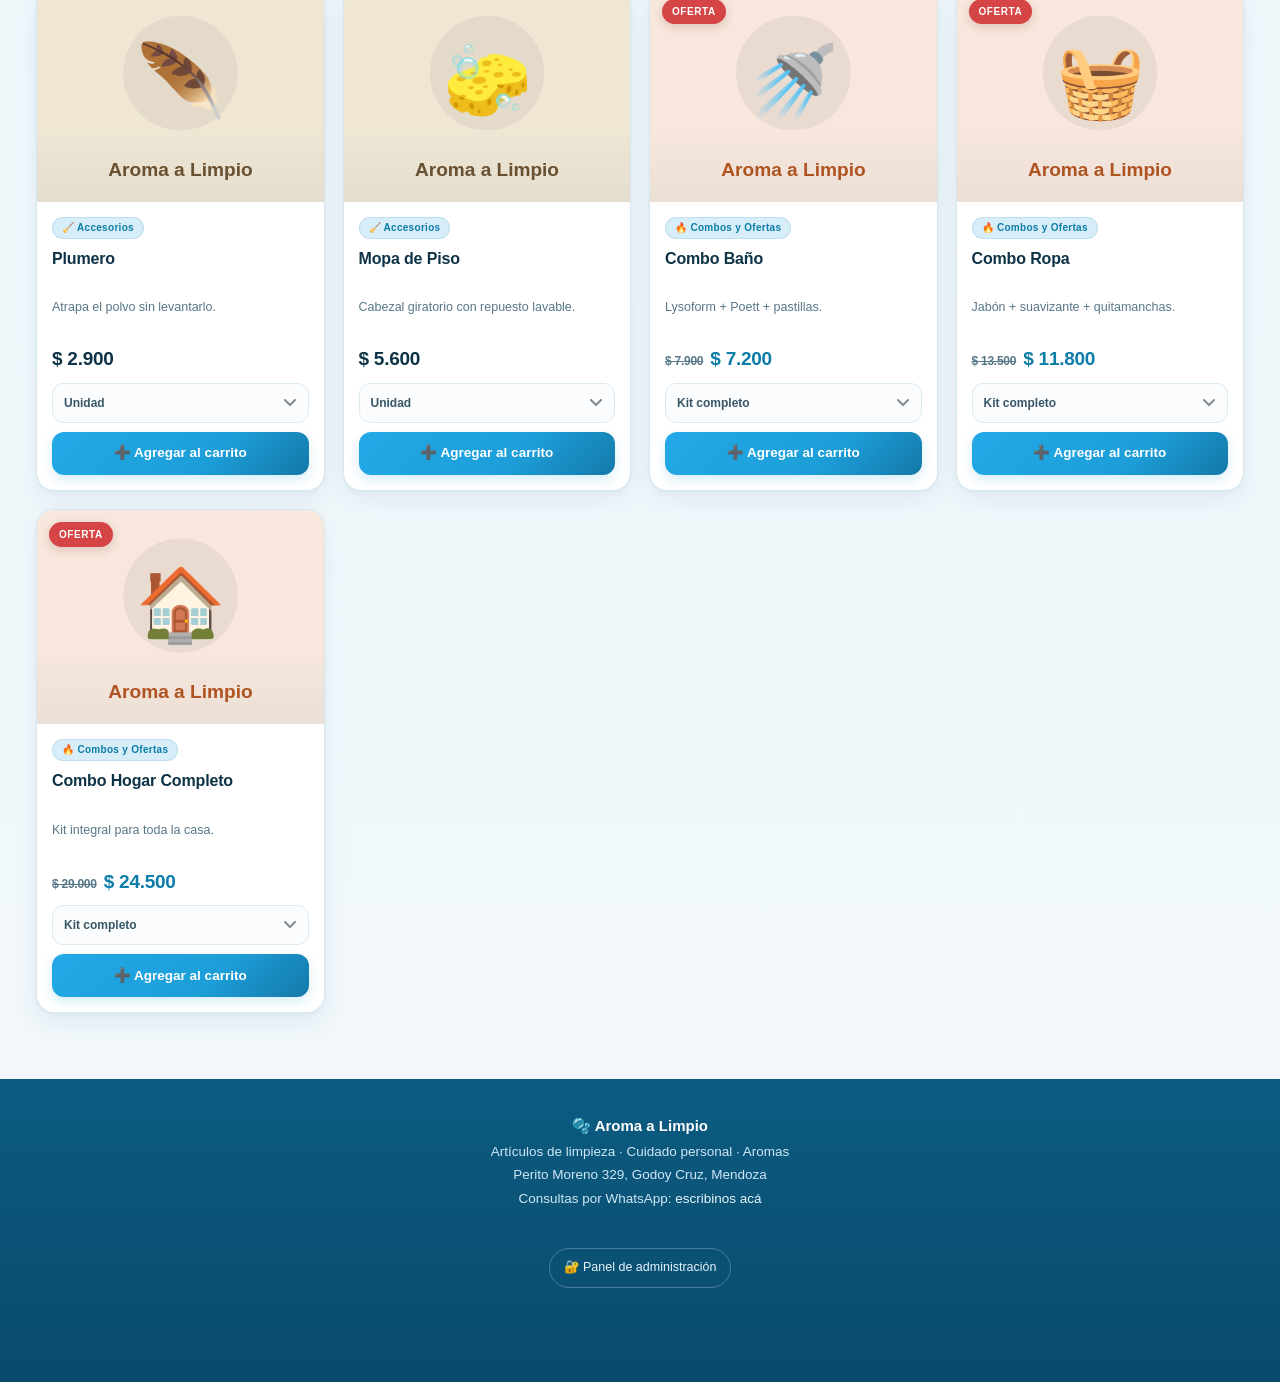
==== commit 589fe289: "Add files via upload" ====
--- a/limpieza-tienda/limpieza-tienda/backend/src/main/resources/static/index.html
+++ b/limpieza-tienda/limpieza-tienda/backend/src/main/resources/static/index.html
@@ -5,7 +5,7 @@
   <meta name="viewport" content="width=device-width, initial-scale=1.0">
   <meta name="description" content="Aroma a Limpio — Artículos de limpieza, cuidado personal y aromas. Armá tu pedido y envialo por WhatsApp.">
   <title>Aroma a Limpio — Artículos de limpieza</title>
-  <link rel="stylesheet" href="css/styles.css">
+  <link rel="stylesheet" href="css/styles.css?v=20260911">
   <link rel="icon" href="data:image/svg+xml,<svg xmlns='http://www.w3.org/2000/svg' viewBox='0 0 100 100'><text y='.9em' font-size='90'>🫧</text></svg>">
 </head>
 <body>
@@ -43,7 +43,13 @@
 
   <!-- ============================ CATÁLOGO ============================= -->
   <main>
-    <h2 id="sectionTitle" class="section-title">Todos los productos</h2>
+    <div class="catalog-heading">
+      <div class="catalog-heading-copy">
+        <span class="catalog-eyebrow">Catálogo · productos para tu hogar</span>
+        <h2 id="sectionTitle" class="section-title">Todos los productos</h2>
+      </div>
+      <span class="catalog-note">Elegí tu presentación y agregala a tu pedido</span>
+    </div>
     <div id="productGrid" class="grid"></div>
   </main>
 
--- a/limpieza-tienda/limpieza-tienda/backend/src/main/resources/static/css/styles.css
+++ b/limpieza-tienda/limpieza-tienda/backend/src/main/resources/static/css/styles.css
@@ -1,48 +1,67 @@
 /* ============================================================================
-   AROMA A LIMPIO — Estilos de la tienda (mobile-first)
+   AROMA A LIMPIO — Estilos de la tienda
+   Capa visual renovada: misma paleta, más jerarquía y una presentación más
+   cuidada para el catálogo. No modifica ninguna interacción de la tienda.
    ========================================================================== */
 
 :root {
-  /* Paleta de marca "Aroma a Limpio" (beige/crema + negro cálido + terracota) */
-  --verde: #2a251e;            /* negro cálido (logo) — header, botones, chips */
-  --verde-osc: #171310;
-  --verde-suave: #efe6d4;      /* crema — fondos suaves */
-  --acento: #b4541f;           /* terracota — ofertas y precios destacados */
-  --acento-suave: #f7e7dc;
-  --azul: #1f6feb;
-  --rojo: #c93a2b;
-  --ambar: #d98a2b;
-  --ambar-suave: #f7e7dc;
-  --bg: #f4eee2;               /* crema — fondo de página */
+  /* Paleta de marca "Aroma a Limpio" (celeste + blanco) */
+  --celeste: #1d9ed8;
+  --celeste-osc: #1478a8;
+  --celeste-profundo: #0c5c82;
+  --celeste-suave: #e3f4fc;
+  --acento: #0c7da9;
+  --acento-suave: #d7edf8;
+  --azul: #1473b3;
+  --rojo: #d64545;
+  --ambar: #f2b632;
+  --ambar-suave: #fbf1d4;
+  --bg: #edf6fb;
   --card: #ffffff;
-  --texto: #231f18;            /* negro cálido */
-  --texto-suave: #7a7160;
-  --borde: #e4d9c4;            /* arena */
-  --radio: 14px;
-  --sombra: 0 2px 12px rgba(60, 46, 25, .08);
-  --sombra-fuerte: 0 12px 40px rgba(60, 46, 25, .22);
+  --texto: #0e3346;
+  --texto-suave: #587788;
+  --borde: #d5e6f0;
+  --radio: 18px;
+  --radio-sm: 11px;
+  --sombra: 0 4px 18px rgba(14, 70, 100, .08);
+  --sombra-fuerte: 0 18px 48px rgba(14, 70, 100, .20);
+  --sombra-card: 0 2px 4px rgba(14, 70, 100, .04), 0 10px 26px rgba(14, 70, 100, .07);
+  --ancho-contenido: 1240px;
 }
 
 * { box-sizing: border-box; }
 
-html, body {
+html {
+  min-width: 320px;
+  scroll-behavior: smooth;
+}
+
+body {
   margin: 0;
   padding: 0;
-  background: var(--bg);
+  min-height: 100vh;
+  background:
+    radial-gradient(circle at 8% 5%, rgba(255, 255, 255, .9), transparent 28rem),
+    linear-gradient(180deg, #f7fbfe 0%, var(--bg) 44%, #f2f8fc 100%);
   color: var(--texto);
   font-family: -apple-system, BlinkMacSystemFont, "Segoe UI", Roboto, "Helvetica Neue", Arial, sans-serif;
+  font-size: 15px;
+  line-height: 1.5;
   -webkit-font-smoothing: antialiased;
-  scroll-behavior: smooth;
+  text-rendering: optimizeLegibility;
 }
 
 img { max-width: 100%; display: block; }
-button { font-family: inherit; cursor: pointer; }
+button, input, select, textarea { font: inherit; }
+button { cursor: pointer; }
 a { color: inherit; text-decoration: none; }
 
+::selection { background: rgba(29, 158, 216, .22); color: var(--celeste-profundo); }
+
 :focus-visible {
-  outline: 3px solid rgba(31, 111, 235, .45);
-  outline-offset: 2px;
-  border-radius: 6px;
+  outline: 3px solid rgba(29, 158, 216, .42);
+  outline-offset: 3px;
+  border-radius: 8px;
 }
 
 /* ============================== TOPBAR =================================== */
@@ -51,144 +70,203 @@
   position: sticky;
   top: 0;
   z-index: 50;
-  background: var(--verde);
+  padding: 12px 16px;
   color: #fff;
-  padding: 10px 14px;
-  box-shadow: 0 2px 10px rgba(0, 0, 0, .12);
+  background: linear-gradient(135deg, #24abe9 0%, var(--celeste) 54%, var(--celeste-osc) 100%);
+  box-shadow: 0 4px 18px rgba(12, 92, 130, .22);
+  isolation: isolate;
+}
+
+.topbar::after {
+  content: "";
+  position: absolute;
+  inset: 0;
+  z-index: -1;
+  pointer-events: none;
+  background: linear-gradient(115deg, rgba(255, 255, 255, .14), transparent 36%, rgba(12, 92, 130, .10));
 }
 
 .topbar-row {
-  display: flex;
+  display: grid;
+  grid-template-columns: auto minmax(0, 1fr) auto;
   align-items: center;
-  gap: 10px;
-  max-width: 1180px;
+  gap: 13px;
+  width: min(100%, var(--ancho-contenido));
   margin: 0 auto;
 }
 
 .brand {
   display: flex;
+  min-width: 0;
   align-items: center;
-  gap: 8px;
+  gap: 9px;
+  color: #fff;
+  font-size: 17px;
   font-weight: 800;
-  font-size: 17px;
-  letter-spacing: -.2px;
+  letter-spacing: -.3px;
   white-space: nowrap;
 }
 
+.brand > span:last-child {
+  overflow: hidden;
+  text-overflow: ellipsis;
+}
+
 .brand .logo {
+  display: grid;
+  flex: 0 0 39px;
+  place-items: center;
+  width: 39px;
+  height: 39px;
+  border: 1px solid rgba(255, 255, 255, .30);
+  border-radius: 12px;
+  background: rgba(255, 255, 255, .18);
+  box-shadow: inset 0 1px 0 rgba(255, 255, 255, .18);
+  font-size: 20px;
+}
+
+.search {
+  position: relative;
+  min-width: 0;
+}
+
+.search input {
+  width: 100%;
+  height: 44px;
+  padding: 0 48px 0 16px;
+  border: 1px solid rgba(255, 255, 255, .65);
+  border-radius: 999px;
+  outline: none;
+  background: rgba(255, 255, 255, .98);
+  color: var(--texto);
+  box-shadow: 0 4px 14px rgba(12, 92, 130, .12);
+  transition: border-color .2s ease, box-shadow .2s ease;
+}
+
+.search input::placeholder { color: #7893a0; }
+.search input:focus {
+  border-color: #fff;
+  box-shadow: 0 0 0 4px rgba(255, 255, 255, .20), 0 5px 16px rgba(12, 92, 130, .16);
+}
+
+.search button {
+  position: absolute;
+  top: 50%;
+  right: 5px;
+  display: grid;
   width: 34px;
   height: 34px;
-  border-radius: 10px;
-  background: rgba(255, 255, 255, .18);
-  display: grid;
   place-items: center;
-  font-size: 18px;
-}
-
-.search {
-  flex: 1;
-  position: relative;
-}
-
-.search input {
-  width: 100%;
-  padding: 10px 40px 10px 14px;
-  border: none;
-  border-radius: 999px;
+  transform: translateY(-50%);
+  border: 0;
+  border-radius: 50%;
+  background: var(--celeste);
+  color: #fff;
   font-size: 15px;
-  background: #fff;
-  color: var(--texto);
-}
-
-.search button {
-  position: absolute;
-  right: 4px;
-  top: 50%;
-  transform: translateY(-50%);
-  border: none;
-  background: var(--verde);
-  color: #fff;
-  border-radius: 999px;
-  width: 34px;
-  height: 34px;
-  font-size: 15px;
+  transition: background .2s ease, transform .2s ease;
+}
+
+.search button:hover {
+  background: var(--celeste-osc);
+  transform: translateY(-50%) scale(1.04);
 }
 
 /* Sugerencias del buscador */
 .suggestions {
   position: absolute;
-  top: calc(100% + 6px);
+  top: calc(100% + 9px);
   left: 0;
   right: 0;
-  background: #fff;
-  border-radius: 12px;
-  box-shadow: var(--sombra-fuerte);
-  overflow: hidden;
   display: none;
-  color: var(--texto);
   max-height: 320px;
   overflow-y: auto;
+  border: 1px solid var(--borde);
+  border-radius: 15px;
+  background: #fff;
+  color: var(--texto);
+  box-shadow: var(--sombra-fuerte);
+  scrollbar-width: thin;
 }
 
 .suggestions.open { display: block; }
 
 .suggestions button {
   position: static;
+  display: flex;
+  width: 100%;
+  min-height: 58px;
+  align-items: center;
+  gap: 11px;
   transform: none;
-  display: flex;
-  width: 100%;
-  align-items: center;
-  gap: 10px;
+  padding: 10px 13px;
+  border: 0;
+  border-bottom: 1px solid var(--borde);
+  border-radius: 0;
   background: #fff;
-  border: none;
-  border-radius: 0;
-  padding: 10px 12px;
+  color: var(--texto);
   text-align: left;
   font-size: 14px;
-  border-bottom: 1px solid var(--borde);
-}
-
-.suggestions button:hover, .suggestions button:focus { background: var(--verde-suave); }
-.suggestions img { width: 34px; height: 34px; border-radius: 8px; object-fit: cover; }
-.suggestions .s-name { font-weight: 600; }
-.suggestions .s-price { margin-left: auto; color: var(--acento); font-weight: 700; }
+}
+
+.suggestions button:last-child { border-bottom: 0; }
+.suggestions button:hover,
+.suggestions button:focus { background: var(--celeste-suave); }
+.suggestions img {
+  width: 38px;
+  height: 38px;
+  flex: 0 0 38px;
+  border-radius: 10px;
+  object-fit: cover;
+}
+.suggestions .s-name { overflow: hidden; font-weight: 650; text-overflow: ellipsis; white-space: nowrap; }
+.suggestions .s-price { margin-left: auto; color: var(--acento); font-weight: 800; white-space: nowrap; }
 
 .cart-btn {
   position: relative;
+  display: grid;
+  width: 46px;
+  height: 46px;
+  place-items: center;
+  border: 1px solid rgba(255, 255, 255, .32);
+  border-radius: 13px;
   background: rgba(255, 255, 255, .16);
-  border: 1px solid rgba(255, 255, 255, .3);
   color: #fff;
-  width: 44px;
-  height: 44px;
-  border-radius: 12px;
-  font-size: 19px;
+  font-size: 20px;
+  transition: background .2s ease, transform .2s ease;
+}
+
+.cart-btn:hover {
+  background: rgba(255, 255, 255, .26);
+  transform: translateY(-1px);
 }
 
 .cart-btn .badge {
   position: absolute;
-  top: -6px;
-  right: -6px;
-  background: var(--ambar);
-  color: #5b3b00;
-  font-size: 11px;
-  font-weight: 800;
-  min-width: 20px;
-  height: 20px;
-  border-radius: 10px;
+  top: -7px;
+  right: -7px;
   display: grid;
+  min-width: 21px;
+  height: 21px;
   place-items: center;
   padding: 0 5px;
+  border: 2px solid var(--celeste);
+  border-radius: 999px;
+  background: #fff;
+  color: var(--celeste-osc);
+  font-size: 11px;
+  font-weight: 850;
 }
 
 /* ============================ CATEGORÍAS ================================= */
 
 .cats {
   display: flex;
-  gap: 8px;
+  width: min(100%, var(--ancho-contenido));
+  gap: 9px;
+  margin: 0 auto;
+  padding: 15px 16px 13px;
   overflow-x: auto;
-  padding: 12px 14px;
-  max-width: 1180px;
-  margin: 0 auto;
+  border-bottom: 1px solid rgba(213, 230, 240, .88);
   scrollbar-width: none;
 }
 
@@ -196,33 +274,45 @@
 
 .cat-chip {
   flex: 0 0 auto;
-  background: #fff;
+  min-height: 39px;
+  padding: 8px 16px;
   border: 1px solid var(--borde);
   border-radius: 999px;
-  padding: 9px 16px;
-  font-size: 14px;
-  font-weight: 600;
+  background: rgba(255, 255, 255, .88);
   color: var(--texto);
-  transition: all .15s ease;
-}
-
-.cat-chip:hover { border-color: var(--verde); color: var(--verde-osc); }
+  box-shadow: 0 2px 6px rgba(14, 70, 100, .04);
+  font-size: 13.5px;
+  font-weight: 700;
+  transition: border-color .2s ease, background .2s ease, color .2s ease, box-shadow .2s ease, transform .2s ease;
+}
+
+.cat-chip:hover {
+  border-color: rgba(29, 158, 216, .65);
+  color: var(--celeste-osc);
+  box-shadow: 0 4px 12px rgba(29, 158, 216, .12);
+  transform: translateY(-1px);
+}
 
 .cat-chip.active {
-  background: var(--verde);
-  border-color: var(--verde);
+  border-color: var(--celeste);
+  background: linear-gradient(135deg, #24abe9, var(--celeste));
   color: #fff;
+  box-shadow: 0 5px 14px rgba(29, 158, 216, .22);
 }
 
 /* ============================== BANNER =================================== */
 
-.banner-wrap { max-width: 1180px; margin: 0 auto; padding: 4px 14px 0; }
+.banner-wrap {
+  width: min(100%, var(--ancho-contenido));
+  margin: 0 auto;
+  padding: 6px 16px 0;
+}
 
 .banner {
   display: flex;
-  gap: 12px;
+  gap: 15px;
+  padding: 3px 2px 15px;
   overflow-x: auto;
-  padding: 4px 2px 12px;
   scroll-snap-type: x mandatory;
   scrollbar-width: none;
 }
@@ -230,177 +320,372 @@
 .banner::-webkit-scrollbar { display: none; }
 
 .banner-card {
-  flex: 0 0 78%;
-  max-width: 360px;
+  position: relative;
+  display: flex;
+  flex: 0 0 min(82%, 365px);
+  flex-direction: column;
+  max-width: 365px;
+  overflow: hidden;
   scroll-snap-align: start;
-  position: relative;
-  border-radius: var(--radio);
+  border: 1px solid rgba(213, 230, 240, .94);
+  border-radius: 17px;
+  background: #fff;
+  box-shadow: var(--sombra-card);
+  cursor: pointer;
+  transition: transform .22s ease, box-shadow .22s ease;
+}
+
+.banner-card:hover {
+  box-shadow: 0 12px 28px rgba(14, 70, 100, .14);
+  transform: translateY(-3px);
+}
+
+@media (min-width: 640px) { .banner-card { flex-basis: calc(50% - 8px); } }
+@media (min-width: 980px) { .banner-card { flex-basis: calc(33.333% - 10px); } }
+
+.banner-card img {
+  width: 100%;
+  height: 154px;
+  object-fit: cover;
+  object-position: center;
+  background: var(--celeste-suave);
+  transition: transform .35s ease;
+}
+
+.banner-card:hover img { transform: scale(1.035); }
+
+.banner-card .b-body {
+  display: flex;
+  min-height: 63px;
+  align-items: center;
+  justify-content: space-between;
+  gap: 12px;
+  padding: 12px 14px 13px;
+}
+
+.banner-card .b-title {
   overflow: hidden;
-  box-shadow: var(--sombra);
-  background: #fff;
-  cursor: pointer;
-}
-
-@media (min-width: 640px) { .banner-card { flex-basis: 46%; } }
-@media (min-width: 980px) { .banner-card { flex-basis: 31%; } }
-
-.banner-card img { width: 100%; height: 150px; object-fit: cover; }
-.banner-card .b-body { padding: 10px 12px; }
-.banner-card .b-title { font-weight: 700; font-size: 15px; }
-.banner-card .b-price { color: var(--verde-osc); font-weight: 800; margin-top: 2px; }
+  font-size: 15px;
+  font-weight: 800;
+  text-overflow: ellipsis;
+  white-space: nowrap;
+}
+
+.banner-card .b-price {
+  flex: 0 0 auto;
+  color: var(--celeste-osc);
+  font-size: 16px;
+  font-weight: 850;
+}
 
 .tag-oferta {
   position: absolute;
-  top: 10px;
-  left: 10px;
+  top: 12px;
+  left: 12px;
+  z-index: 2;
+  padding: 5px 10px;
+  border-radius: 999px;
   background: var(--rojo);
   color: #fff;
-  font-size: 11px;
-  font-weight: 800;
-  padding: 4px 9px;
+  box-shadow: 0 3px 10px rgba(126, 25, 25, .18);
+  font-size: 10px;
+  font-weight: 850;
+  letter-spacing: .55px;
+}
+
+/* ============================== GRID ===================================== */
+
+main {
+  width: min(100%, var(--ancho-contenido));
+  margin: 0 auto;
+  padding: 0 16px 126px;
+}
+
+.section-title {
+  display: flex;
+  align-items: center;
+  gap: 9px;
+  margin: 22px 2px 15px;
+  color: var(--celeste-profundo);
+  font-size: 21px;
+  font-weight: 850;
+  letter-spacing: -.35px;
+}
+
+.section-title::after {
+  content: "";
+  width: 34px;
+  height: 3px;
+  margin-top: 4px;
   border-radius: 999px;
-  letter-spacing: .4px;
-}
-
-/* ============================== GRID ===================================== */
-
-main { max-width: 1180px; margin: 0 auto; padding: 0 14px 120px; }
-
-.section-title {
-  font-size: 19px;
-  font-weight: 800;
-  margin: 18px 2px 12px;
-  display: flex;
-  align-items: center;
-  gap: 8px;
+  background: var(--celeste);
+  opacity: .7;
 }
 
 .grid {
   display: grid;
-  grid-template-columns: repeat(auto-fill, minmax(235px, 1fr));
-  gap: 14px;
+  grid-template-columns: repeat(2, minmax(0, 1fr));
+  gap: 13px;
+}
+
+@media (min-width: 640px) {
+  .grid { grid-template-columns: repeat(auto-fill, minmax(240px, 1fr)); gap: 18px; }
 }
 
 .card {
+  position: relative;
+  display: flex;
+  min-width: 0;
+  height: 100%;
+  flex-direction: column;
+  overflow: hidden;
+  border: 1px solid rgba(213, 230, 240, .95);
+  border-radius: var(--radio);
   background: var(--card);
-  border-radius: var(--radio);
-  border: 1px solid var(--borde);
+  box-shadow: var(--sombra-card);
+  transition: transform .22s ease, box-shadow .22s ease, border-color .22s ease;
+}
+
+.card:hover {
+  border-color: rgba(29, 158, 216, .30);
+  box-shadow: 0 14px 32px rgba(14, 70, 100, .14);
+  transform: translateY(-4px);
+}
+
+.card:focus-within {
+  border-color: rgba(29, 158, 216, .58);
+  box-shadow: 0 0 0 3px rgba(29, 158, 216, .12), var(--sombra-card);
+}
+
+.card .img-wrap {
+  position: relative;
+  aspect-ratio: 4 / 3;
   overflow: hidden;
-  display: flex;
+  background:
+    radial-gradient(circle at 50% 25%, rgba(255, 255, 255, .62), transparent 48%),
+    linear-gradient(135deg, #e5f5fc 0%, #f9fcfe 100%);
+}
+
+.card .img-wrap::after {
+  content: "";
+  position: absolute;
+  right: 0;
+  bottom: 0;
+  left: 0;
+  height: 34%;
+  pointer-events: none;
+  background: linear-gradient(180deg, transparent, rgba(14, 70, 100, .05));
+}
+
+.card img.prod {
+  width: 100%;
+  height: 100%;
+  object-fit: cover;
+  object-position: center;
+  background: #eef7fb;
+  transition: transform .35s ease;
+}
+
+.card:hover img.prod { transform: scale(1.035); }
+
+.card .img-wrap .tag-oferta { top: 12px; left: 12px; }
+
+.card .body {
+  display: flex;
+  flex: 1;
   flex-direction: column;
-  transition: transform .15s ease, box-shadow .15s ease;
-}
-
-.card:hover { transform: translateY(-2px); box-shadow: var(--sombra); }
-
-.card .img-wrap { position: relative; }
-.card img.prod { width: 100%; height: 160px; object-fit: cover; background: #eef2f5; }
-
-.card .body { padding: 12px; display: flex; flex-direction: column; gap: 8px; flex: 1; }
+  gap: 9px;
+  padding: 14px;
+}
 
 .card .cat {
-  font-size: 11px;
-  font-weight: 700;
+  align-self: flex-start;
+  max-width: 100%;
+  overflow: hidden;
+  padding: 4px 9px;
+  border: 1px solid rgba(12, 125, 169, .12);
+  border-radius: 999px;
+  background: var(--acento-suave);
   color: var(--acento);
-  background: var(--acento-suave);
+  font-size: 10px;
+  font-weight: 800;
+  letter-spacing: .3px;
+  line-height: 1.2;
+  text-overflow: ellipsis;
+  white-space: nowrap;
+}
+
+.card h3 {
+  display: -webkit-box;
+  min-height: 2.65em;
+  margin: 0;
+  overflow: hidden;
+  color: var(--texto);
+  font-size: 15px;
+  font-weight: 800;
+  letter-spacing: -.15px;
+  line-height: 1.32;
+  -webkit-box-orient: vertical;
+  -webkit-line-clamp: 2;
+}
+
+.card .desc {
+  display: -webkit-box;
+  min-height: 2.8em;
+  margin: 0;
+  overflow: hidden;
+  color: var(--texto-suave);
+  font-size: 12px;
+  line-height: 1.4;
+  -webkit-box-orient: vertical;
+  -webkit-line-clamp: 2;
+}
+
+.price-row {
+  display: flex;
+  align-items: baseline;
+  gap: 7px;
+  min-height: 28px;
+  padding-top: 2px;
+  flex-wrap: wrap;
+}
+
+.price {
+  color: var(--texto);
+  font-size: 19px;
+  font-variant-numeric: tabular-nums;
+  font-weight: 850;
+  letter-spacing: -.25px;
+}
+
+.price.old {
+  color: var(--texto-suave);
+  font-size: 12px;
+  font-weight: 600;
+  text-decoration: line-through;
+}
+
+.price.oferta { color: var(--acento); }
+
+.oferta-pill {
   padding: 3px 8px;
   border-radius: 999px;
-  align-self: flex-start;
-}
-
-.card h3 { margin: 0; font-size: 15px; line-height: 1.3; }
-.card .desc { margin: 0; font-size: 12.5px; color: var(--texto-suave); line-height: 1.45; }
-
-.price-row { display: flex; align-items: baseline; gap: 8px; flex-wrap: wrap; }
-.price { font-weight: 800; font-size: 17px; color: var(--texto); }
-.price.old { font-size: 13px; color: var(--texto-suave); text-decoration: line-through; font-weight: 600; }
-.price.oferta { color: var(--acento); }
-
-.oferta-pill {
-  font-size: 10.5px;
-  font-weight: 800;
-  color: #9c4518;
   background: var(--acento-suave);
-  padding: 2px 7px;
-  border-radius: 999px;
-}
+  color: #0a6b93;
+  font-size: 10px;
+  font-weight: 850;
+}
+
+.select-wrap { position: relative; margin-top: auto; }
 
 .select-wrap select {
   width: 100%;
-  padding: 10px 12px;
-  border-radius: 10px;
+  min-height: 40px;
+  padding: 8px 34px 8px 11px;
   border: 1px solid var(--borde);
-  background: #fbfcfd;
-  font-size: 14px;
+  border-radius: var(--radio-sm);
+  outline: none;
+  appearance: none;
+  background-color: #f9fcfe;
+  background-image: url("data:image/svg+xml;utf8,<svg xmlns='http://www.w3.org/2000/svg' width='12' height='8'><path d='M1 1l5 5 5-5' stroke='%2364757d' stroke-width='2' fill='none' stroke-linecap='round'/></svg>");
+  background-position: right 12px center;
+  background-repeat: no-repeat;
   color: var(--texto);
-  appearance: none;
-  background-image: url("data:image/svg+xml;utf8,<svg xmlns='http://www.w3.org/2000/svg' width='12' height='8'><path d='M1 1l5 5 5-5' stroke='%2364757d' stroke-width='2' fill='none' stroke-linecap='round'/></svg>");
-  background-repeat: no-repeat;
-  background-position: right 12px center;
-}
+  font-size: 12px;
+  font-weight: 650;
+  transition: border-color .2s ease, box-shadow .2s ease, background-color .2s ease;
+}
+
+.select-wrap select:hover { border-color: rgba(29, 158, 216, .6); }
+.select-wrap select:focus { border-color: var(--celeste); box-shadow: 0 0 0 3px rgba(29, 158, 216, .12); }
+.select-wrap select:disabled { cursor: default; opacity: .82; }
 
 .add-btn {
-  margin-top: auto;
-  background: var(--verde);
+  width: 100%;
+  min-height: 43px;
+  margin-top: 0;
+  padding: 10px 9px;
+  border: 0;
+  border-radius: 12px;
+  background: linear-gradient(135deg, #22a9e7 0%, var(--celeste) 62%, var(--celeste-osc) 100%);
   color: #fff;
-  border: none;
-  border-radius: 10px;
-  padding: 12px;
-  font-size: 14px;
-  font-weight: 700;
-  transition: background .15s ease;
-}
-
-.add-btn:hover { background: var(--verde-osc); }
-.add-btn:disabled { background: #b9c6ce; cursor: not-allowed; }
+  box-shadow: 0 5px 12px rgba(29, 158, 216, .18);
+  font-size: 13px;
+  font-weight: 800;
+  line-height: 1.2;
+  transition: background .2s ease, box-shadow .2s ease, transform .15s ease;
+}
+
+.add-btn:hover {
+  background: linear-gradient(135deg, #1d9ed8 0%, var(--celeste-osc) 100%);
+  box-shadow: 0 7px 16px rgba(20, 120, 168, .26);
+  transform: translateY(-1px);
+}
+
+.add-btn:active { box-shadow: none; transform: translateY(1px); }
+.add-btn:disabled {
+  background: #b9c6ce;
+  box-shadow: none;
+  cursor: not-allowed;
+  transform: none;
+}
 
 .empty-state {
   grid-column: 1 / -1;
+  padding: 56px 16px;
+  border: 1px dashed #b9d6e5;
+  border-radius: var(--radio);
+  background: rgba(255, 255, 255, .60);
+  color: var(--texto-suave);
   text-align: center;
-  color: var(--texto-suave);
-  padding: 40px 10px;
   font-size: 15px;
 }
 
-.empty-state .big { font-size: 40px; }
+.empty-state .big { margin-bottom: 4px; font-size: 42px; }
 
 /* ============================== FABs ===================================== */
 
 .fab {
   position: fixed;
-  bottom: 18px;
   right: 16px;
   z-index: 70;
+  display: grid;
   width: 58px;
   height: 58px;
+  place-items: center;
+  border: 3px solid rgba(255, 255, 255, .86);
   border-radius: 50%;
-  border: none;
-  display: grid;
-  place-items: center;
+  color: #fff;
+  box-shadow: 0 10px 24px rgba(14, 70, 100, .24);
   font-size: 26px;
-  box-shadow: var(--sombra-fuerte);
-  color: #fff;
-  transition: transform .15s ease;
+  transition: transform .2s ease, box-shadow .2s ease;
+}
+
+.fab:hover {
+  box-shadow: 0 13px 28px rgba(14, 70, 100, .30);
+  transform: translateY(-3px);
 }
 
 .fab:active { transform: scale(.94); }
-.fab-whatsapp { background: #25d366; bottom: 18px; right: 16px; }
-.fab-cart { background: var(--verde); bottom: 86px; right: 16px; }
+.fab-whatsapp { bottom: 18px; background: #25d366; }
+.fab-cart { bottom: 86px; background: var(--celeste); }
 
 .fab-cart .badge {
   position: absolute;
   top: -4px;
   right: -4px;
-  background: var(--rojo);
-  color: #fff;
-  font-size: 12px;
-  font-weight: 800;
+  display: grid;
   min-width: 22px;
   height: 22px;
-  border-radius: 12px;
-  display: grid;
   place-items: center;
   padding: 0 5px;
+  border: 2px solid var(--celeste);
+  border-radius: 12px;
+  background: #fff;
+  color: var(--celeste-osc);
+  box-shadow: 0 1px 5px rgba(12, 92, 130, .3);
+  font-size: 12px;
+  font-weight: 850;
 }
 
 /* ============================== CART DRAWER ============================== */
@@ -408,11 +693,12 @@
 .overlay {
   position: fixed;
   inset: 0;
-  background: rgba(10, 22, 30, .45);
   z-index: 80;
+  background: rgba(10, 38, 52, .48);
   opacity: 0;
   pointer-events: none;
-  transition: opacity .2s ease;
+  transition: opacity .24s ease;
+  backdrop-filter: blur(2px);
 }
 
 .overlay.open { opacity: 1; pointer-events: auto; }
@@ -422,82 +708,132 @@
   top: 0;
   right: 0;
   bottom: 0;
+  z-index: 90;
+  display: flex;
   width: 100%;
-  max-width: 420px;
+  max-width: 430px;
+  flex-direction: column;
+  transform: translateX(105%);
+  border-left: 1px solid var(--borde);
   background: #fff;
-  z-index: 90;
-  transform: translateX(105%);
-  transition: transform .25s ease;
-  display: flex;
-  flex-direction: column;
   box-shadow: var(--sombra-fuerte);
+  transition: transform .28s cubic-bezier(.22, .8, .25, 1);
 }
 
 .drawer.open { transform: translateX(0); }
 
 .drawer-head {
-  padding: 16px;
   display: flex;
   align-items: center;
   justify-content: space-between;
+  padding: 18px 18px 16px;
   border-bottom: 1px solid var(--borde);
-}
-
-.drawer-head h2 { margin: 0; font-size: 17px; }
-.icon-btn { background: none; border: none; font-size: 22px; color: var(--texto-suave); }
-
-.drawer-body { flex: 1; overflow-y: auto; padding: 12px 16px; }
+  background: linear-gradient(135deg, #f7fcff, #fff);
+}
+
+.drawer-head h2 { margin: 0; color: var(--celeste-profundo); font-size: 18px; letter-spacing: -.2px; }
+.icon-btn {
+  width: 36px;
+  height: 36px;
+  border: 1px solid transparent;
+  border-radius: 10px;
+  background: transparent;
+  color: var(--texto-suave);
+  font-size: 21px;
+  line-height: 1;
+  transition: background .2s ease, color .2s ease, border-color .2s ease;
+}
+.icon-btn:hover { border-color: var(--borde); background: var(--celeste-suave); color: var(--celeste-osc); }
+
+.drawer-body { flex: 1; padding: 13px 18px; overflow-y: auto; }
 
 .cart-item {
   display: flex;
   gap: 12px;
-  padding: 12px 0;
+  padding: 13px 0;
   border-bottom: 1px solid var(--borde);
 }
 
-.cart-item img { width: 56px; height: 56px; border-radius: 10px; object-fit: cover; }
-.cart-item .ci-info { flex: 1; min-width: 0; }
-.cart-item .ci-name { font-weight: 700; font-size: 14px; }
-.cart-item .ci-var { font-size: 12px; color: var(--texto-suave); }
-.cart-item .ci-price { font-weight: 700; color: var(--acento); font-size: 14px; }
-
-.qty { display: inline-flex; align-items: center; gap: 8px; margin-top: 6px; }
+.cart-item img {
+  width: 64px;
+  height: 64px;
+  flex: 0 0 64px;
+  border: 1px solid var(--borde);
+  border-radius: 12px;
+  object-fit: cover;
+  background: var(--celeste-suave);
+}
+
+.cart-item .ci-info { min-width: 0; flex: 1; }
+.cart-item .ci-name { overflow: hidden; font-size: 14px; font-weight: 800; text-overflow: ellipsis; white-space: nowrap; }
+.cart-item .ci-var { margin-top: 1px; color: var(--texto-suave); font-size: 12px; }
+.cart-item .ci-price { margin-top: 3px; color: var(--acento); font-size: 14px; font-weight: 800; }
+
+.qty { display: inline-flex; align-items: center; gap: 8px; margin-top: 7px; }
 .qty button {
-  width: 26px; height: 26px; border-radius: 8px;
-  border: 1px solid var(--borde); background: #fff; font-size: 16px; line-height: 1;
-}
-.qty span { min-width: 22px; text-align: center; font-weight: 700; }
-
-.ci-remove { background: none; border: none; color: var(--rojo); font-size: 16px; }
-
-.drawer-foot { padding: 14px 16px; border-top: 1px solid var(--borde); }
+  display: grid;
+  width: 28px;
+  height: 28px;
+  place-items: center;
+  border: 1px solid var(--borde);
+  border-radius: 8px;
+  background: #fff;
+  color: var(--celeste-osc);
+  font-size: 17px;
+  line-height: 1;
+  transition: border-color .2s ease, background .2s ease;
+}
+.qty button:hover { border-color: var(--celeste); background: var(--celeste-suave); }
+.qty span { min-width: 22px; color: var(--texto); text-align: center; font-weight: 800; }
+
+.ci-remove {
+  align-self: flex-start;
+  padding: 3px;
+  border: 0;
+  background: none;
+  color: var(--rojo);
+  font-size: 16px;
+  opacity: .76;
+}
+.ci-remove:hover { opacity: 1; }
+
+.drawer-foot {
+  padding: 16px 18px 18px;
+  border-top: 1px solid var(--borde);
+  background: linear-gradient(180deg, #fff, #f8fcfe);
+}
 
 .total-row {
   display: flex;
+  align-items: center;
   justify-content: space-between;
-  align-items: center;
+  margin-bottom: 13px;
+  color: var(--texto);
   font-size: 16px;
   font-weight: 800;
-  margin-bottom: 12px;
-}
-
-.total-row .total { color: var(--acento); font-size: 20px; }
+}
+
+.total-row .total { color: var(--acento); font-size: 22px; font-variant-numeric: tabular-nums; }
 
 .btn {
   display: block;
   width: 100%;
-  border: none;
+  padding: 14px;
+  border: 0;
   border-radius: 12px;
-  padding: 14px;
+  text-align: center;
   font-size: 15px;
-  font-weight: 700;
-  text-align: center;
-  transition: background .15s ease;
-}
-
-.btn-primary { background: var(--verde); color: #fff; }
-.btn-primary:hover { background: var(--verde-osc); }
-.btn-outline { background: #fff; color: var(--verde-osc); border: 1.5px solid var(--verde); }
+  font-weight: 800;
+  transition: background .2s ease, box-shadow .2s ease, transform .15s ease;
+}
+
+.btn-primary {
+  background: linear-gradient(135deg, #22a9e7, var(--celeste-osc));
+  color: #fff;
+  box-shadow: 0 6px 14px rgba(29, 158, 216, .18);
+}
+.btn-primary:hover { background: linear-gradient(135deg, var(--celeste), #0e6d9c); box-shadow: 0 8px 17px rgba(20, 120, 168, .25); transform: translateY(-1px); }
+.btn-outline { border: 1.5px solid var(--celeste); background: #fff; color: var(--celeste-osc); }
 
 /* ============================== MODAL ==================================== */
 
@@ -511,86 +847,95 @@
 }
 
 @media (min-width: 640px) { .modal { align-items: center; } }
-
 .modal.open { display: flex; }
 
 .modal-card {
-  background: #fff;
   width: 100%;
-  max-width: 560px;
+  max-width: 580px;
   max-height: 92vh;
   overflow-y: auto;
-  border-radius: 18px 18px 0 0;
-  padding: 20px 18px;
-}
-
-@media (min-width: 640px) { .modal-card { border-radius: 18px; } }
-
-.modal-head { display: flex; justify-content: space-between; align-items: center; margin-bottom: 8px; }
-.modal-head h2 { margin: 0; font-size: 19px; }
-
-.field { margin-bottom: 14px; }
-.field label { display: block; font-size: 13px; font-weight: 700; margin-bottom: 6px; color: var(--texto); }
+  padding: 22px 20px;
+  border: 1px solid var(--borde);
+  border-radius: 20px 20px 0 0;
+  background: #fff;
+  box-shadow: var(--sombra-fuerte);
+}
+
+@media (min-width: 640px) { .modal-card { border-radius: 20px; } }
+
+.modal-head { display: flex; align-items: center; justify-content: space-between; margin-bottom: 10px; }
+.modal-head h2 { margin: 0; color: var(--celeste-profundo); font-size: 20px; letter-spacing: -.25px; }
+
+.field { margin-bottom: 15px; }
+.field label { display: block; margin-bottom: 7px; color: var(--texto); font-size: 13px; font-weight: 750; }
 .field label .req { color: var(--rojo); }
 .field input, .field select, .field textarea {
   width: 100%;
-  padding: 12px;
-  border-radius: 10px;
+  padding: 12px 13px;
   border: 1px solid var(--borde);
+  border-radius: 11px;
+  outline: none;
+  background: #fbfdfe;
+  color: var(--texto);
   font-size: 15px;
-  font-family: inherit;
-  background: #fbfcfd;
-  color: var(--texto);
-}
-
+  transition: border-color .2s ease, box-shadow .2s ease, background .2s ease;
+}
+.field textarea { resize: vertical; }
+.field input::placeholder, .field textarea::placeholder { color: #7893a0; }
 .field input:focus, .field select:focus, .field textarea:focus {
-  border-color: var(--verde);
-  outline: none;
-}
-
-.seg { display: grid; grid-template-columns: 1fr 1fr; gap: 8px; }
+  border-color: var(--celeste);
+  background: #fff;
+  box-shadow: 0 0 0 3px rgba(29, 158, 216, .12);
+}
+
+.seg { display: grid; grid-template-columns: 1fr 1fr; gap: 9px; }
 .seg input { position: absolute; opacity: 0; pointer-events: none; }
 .seg label {
   display: block;
+  padding: 12px 7px;
+  border: 1px solid var(--borde);
+  border-radius: 11px;
+  background: #fbfdfe;
+  cursor: pointer;
   text-align: center;
-  padding: 11px 6px;
-  border-radius: 10px;
-  border: 1px solid var(--borde);
-  font-size: 13.5px;
-  font-weight: 600;
-  cursor: pointer;
-  background: #fbfcfd;
-}
+  font-size: 13px;
+  font-weight: 650;
+  transition: border-color .2s ease, background .2s ease, color .2s ease, box-shadow .2s ease;
+}
+.seg label:hover { border-color: rgba(29, 158, 216, .55); }
 .seg input:checked + label {
-  background: var(--verde-suave);
-  border-color: var(--verde);
-  color: var(--verde-osc);
+  border-color: var(--celeste);
+  background: var(--celeste-suave);
+  color: var(--celeste-osc);
+  box-shadow: inset 0 0 0 1px rgba(29, 158, 216, .10);
   font-weight: 800;
 }
 
 .resumen {
-  background: var(--bg);
-  border-radius: 12px;
-  padding: 12px 14px;
-  margin-bottom: 14px;
-}
-
-.resumen h4 { margin: 0 0 8px; font-size: 13px; text-transform: uppercase; letter-spacing: .5px; color: var(--texto-suave); }
-.resumen .line { display: flex; justify-content: space-between; font-size: 13.5px; padding: 3px 0; }
-.resumen .line.grand { font-weight: 800; font-size: 16px; border-top: 1px dashed var(--borde); margin-top: 6px; padding-top: 8px; }
+  margin-bottom: 16px;
+  padding: 13px 14px;
+  border: 1px solid rgba(213, 230, 240, .92);
+  border-radius: 13px;
+  background: linear-gradient(135deg, #f0f9fd, var(--bg));
+}
+
+.resumen h4 { margin: 0 0 8px; color: var(--texto-suave); font-size: 12px; letter-spacing: .6px; text-transform: uppercase; }
+.resumen .line { display: flex; justify-content: space-between; gap: 12px; padding: 3px 0; font-size: 13px; }
+.resumen .line span:first-child { overflow: hidden; text-overflow: ellipsis; }
+.resumen .line.grand { margin-top: 7px; padding-top: 9px; border-top: 1px dashed var(--borde); font-size: 16px; font-weight: 850; }
 .resumen .line.grand span:last-child { color: var(--acento); }
 
 .btn-whatsapp {
-  background: #25d366;
-  color: #fff;
   display: flex;
   align-items: center;
   justify-content: center;
   gap: 8px;
+  background: #25d366;
+  color: #fff;
   font-size: 16px;
-}
-
-.btn-whatsapp:hover { background: #1fb957; }
+  box-shadow: 0 6px 14px rgba(37, 211, 102, .18);
+}
+.btn-whatsapp:hover { background: #1fb957; box-shadow: 0 8px 17px rgba(31, 185, 87, .25); transform: translateY(-1px); }
 
 /* ============================== TOAST ==================================== */
 
@@ -598,34 +943,37 @@
   position: fixed;
   bottom: 20px;
   left: 50%;
+  z-index: 200;
+  max-width: min(90vw, 460px);
+  padding: 12px 20px;
   transform: translateX(-50%) translateY(120px);
-  background: #1c2b33;
+  border: 1px solid rgba(255, 255, 255, .16);
+  border-radius: 12px;
+  background: #0d4a66;
   color: #fff;
-  padding: 12px 20px;
-  border-radius: 12px;
+  box-shadow: var(--sombra-fuerte);
+  text-align: center;
   font-size: 14px;
-  font-weight: 600;
-  z-index: 200;
+  font-weight: 650;
   transition: transform .25s ease;
-  max-width: 90vw;
+}
+
+#toast.show { transform: translateX(-50%) translateY(0); }
+
+/* ============================== FOOTER =================================== */
+
+footer {
+  padding: 34px 16px 94px;
+  background: linear-gradient(180deg, var(--celeste-profundo) 0%, #094a6b 100%);
+  color: #cfe7f4;
   text-align: center;
-}
-
-#toast.show { transform: translateX(-50%) translateY(0); }
-
-/* ============================== FOOTER =================================== */
-
-footer {
-  background: #221d17;
-  color: #d9cfbc;
-  padding: 28px 16px 90px;
   font-size: 13.5px;
-  line-height: 1.7;
-  text-align: center;
-}
-
-footer a { color: #e9dfc8; }
-
+  line-height: 1.75;
+}
+
+footer strong { color: #fff; font-size: 15px; }
+footer a { color: #e7f4fb; }
+footer a:hover { text-decoration: underline; text-underline-offset: 3px; }
 footer .admin-link {
   display: inline-block;
   margin-top: 14px;
@@ -633,11 +981,98 @@
   border: 1px solid rgba(255, 255, 255, .25);
   border-radius: 999px;
   font-size: 12.5px;
-}
+  transition: background .2s ease, border-color .2s ease;
+}
+footer .admin-link:hover { border-color: rgba(255, 255, 255, .55); background: rgba(255, 255, 255, .10); text-decoration: none; }
 
 /* ============================ RESPONSIVE ================================= */
 
+@media (max-width: 520px) {
+  .topbar { padding: 10px 11px; }
+  .topbar-row { gap: 8px; }
+  .brand { gap: 7px; font-size: 14px; }
+  .brand .logo { flex-basis: 34px; width: 34px; height: 34px; border-radius: 10px; font-size: 17px; }
+  .search input { height: 40px; padding-left: 13px; font-size: 13px; }
+  .search button { right: 4px; width: 31px; height: 31px; font-size: 13px; }
+  .cart-btn { width: 40px; height: 40px; border-radius: 11px; font-size: 18px; }
+  .cats { padding: 12px 12px 11px; gap: 7px; }
+  .cat-chip { min-height: 36px; padding: 7px 13px; font-size: 12.5px; }
+  .banner-wrap, main { padding-right: 12px; padding-left: 12px; }
+  .section-title { margin-top: 18px; font-size: 18px; }
+  .grid { gap: 11px; }
+  .card .body { gap: 8px; padding: 11px; }
+  .card .cat { padding: 4px 7px; font-size: 9px; }
+  .card h3 { font-size: 13px; }
+  .card .desc { min-height: 2.75em; font-size: 10.5px; }
+  .price { font-size: 16px; }
+  .price.old { font-size: 10.5px; }
+  .select-wrap select { min-height: 36px; padding: 7px 28px 7px 8px; background-position: right 9px center; font-size: 10.5px; }
+  .add-btn { min-height: 39px; padding: 8px 5px; border-radius: 10px; font-size: 11.5px; }
+  .fab { right: 12px; width: 54px; height: 54px; font-size: 24px; }
+  .fab-whatsapp { bottom: 14px; }
+  .fab-cart { bottom: 78px; }
+}
+
 @media (min-width: 640px) {
-  .fab-cart { display: none; } /* en desktop se usa el botón del header */
-  main { padding-bottom: 60px; }
-}
+  .fab-cart { display: none; }
+  main { padding-bottom: 66px; }
+  .card .desc { font-size: 12.5px; }
+  .card h3 { font-size: 16px; }
+  .card .body { padding: 15px; }
+  .add-btn { font-size: 13.5px; }
+}
+
+@media (prefers-reduced-motion: reduce) {
+  *, *::before, *::after {
+    scroll-behavior: auto !important;
+    transition-duration: .01ms !important;
+    animation-duration: .01ms !important;
+    animation-iteration-count: 1 !important;
+  }
+}
+
+/* Encabezado del catálogo: refuerza la jerarquía visual sin alterar el flujo. */
+.catalog-heading {
+  display: flex;
+  align-items: flex-end;
+  justify-content: space-between;
+  gap: 18px;
+  margin: 20px 0 15px;
+  padding: 17px 19px;
+  border: 1px solid rgba(213, 230, 240, .96);
+  border-radius: 20px;
+  background: linear-gradient(135deg, rgba(255,255,255,.92), rgba(235,247,252,.86));
+  box-shadow: 0 5px 16px rgba(14, 70, 100, .06);
+}
+
+.catalog-heading-copy { min-width: 0; }
+.catalog-eyebrow {
+  display: block;
+  margin-bottom: 5px;
+  color: var(--acento);
+  font-size: 10px;
+  font-weight: 850;
+  letter-spacing: .8px;
+  text-transform: uppercase;
+}
+.catalog-heading .section-title { margin: 0; }
+.catalog-note {
+  flex: 0 0 auto;
+  max-width: 230px;
+  color: var(--texto-suave);
+  font-size: 12px;
+  font-weight: 650;
+  line-height: 1.35;
+  text-align: right;
+}
+
+@media (max-width: 560px) {
+  .catalog-heading {
+    align-items: flex-start;
+    flex-direction: column;
+    gap: 7px;
+    margin-top: 16px;
+    padding: 14px 15px;
+  }
+  .catalog-note { max-width: none; text-align: left; }
+}
